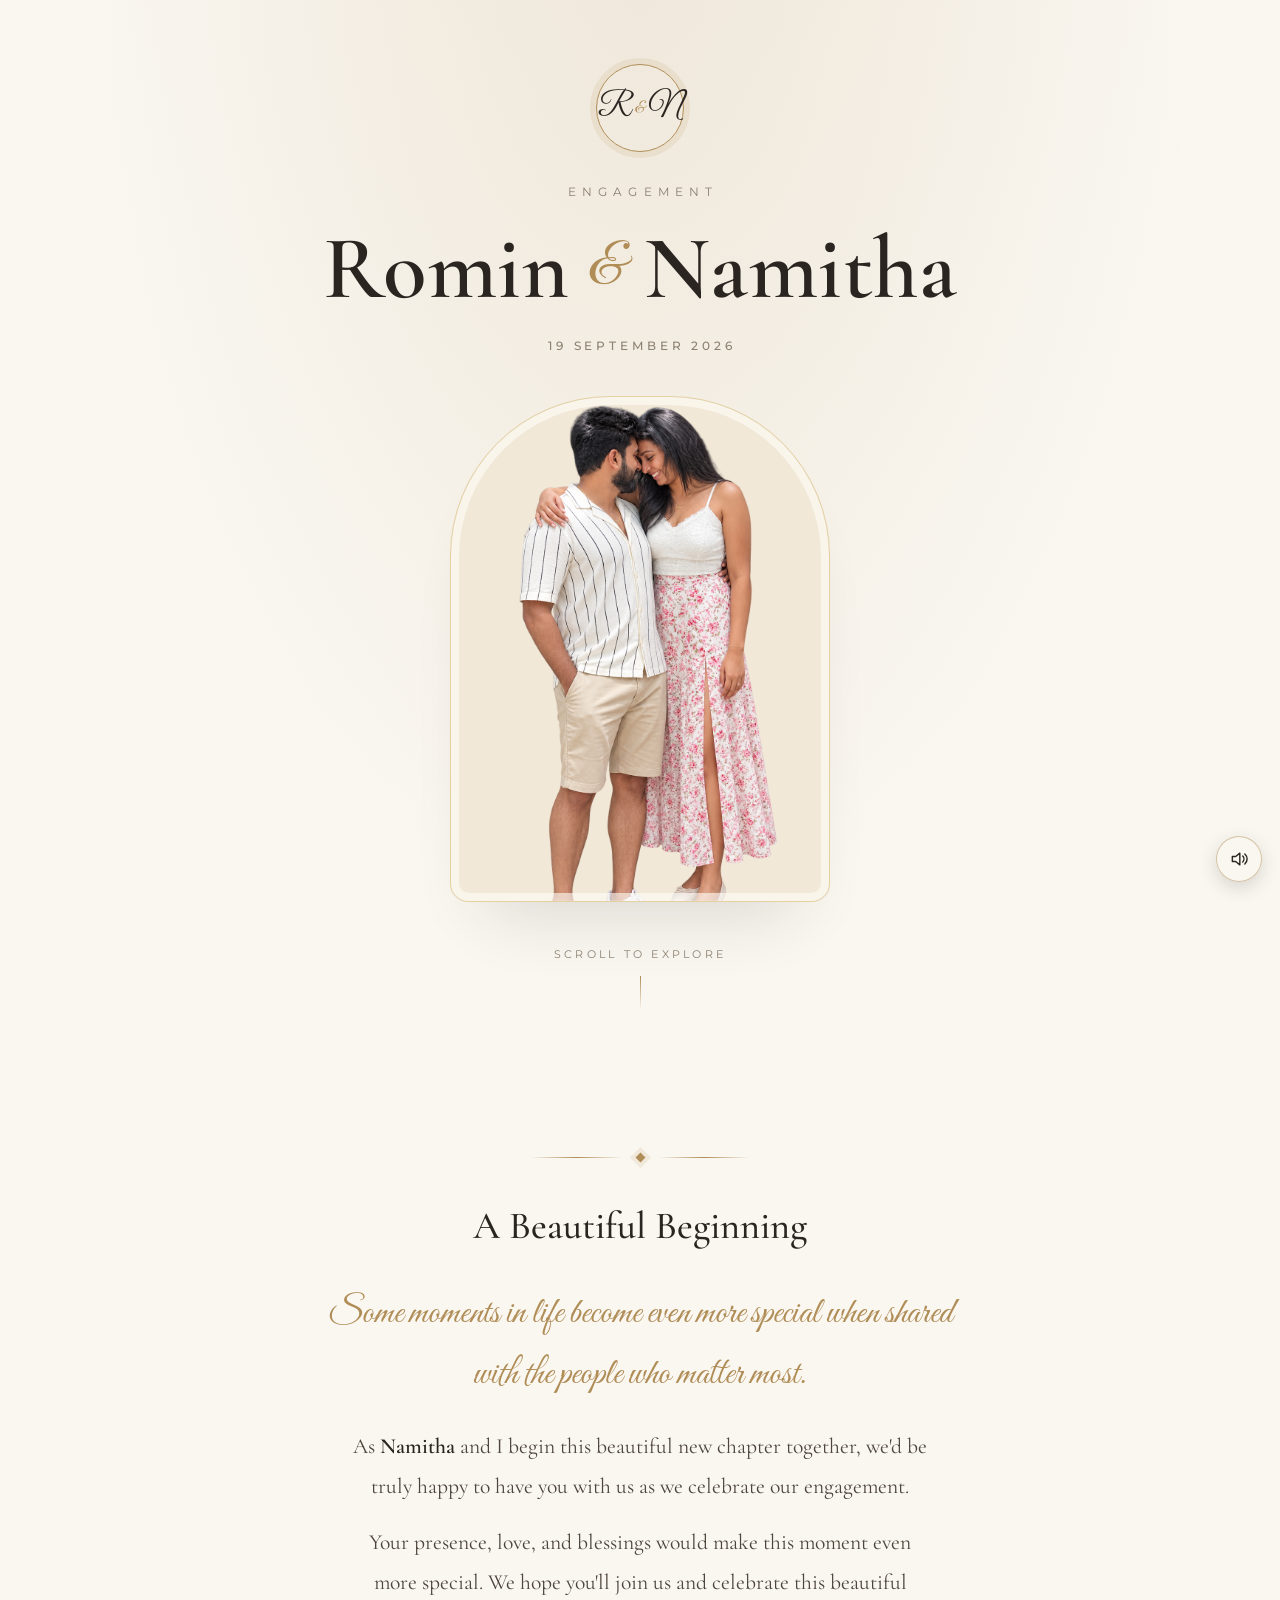
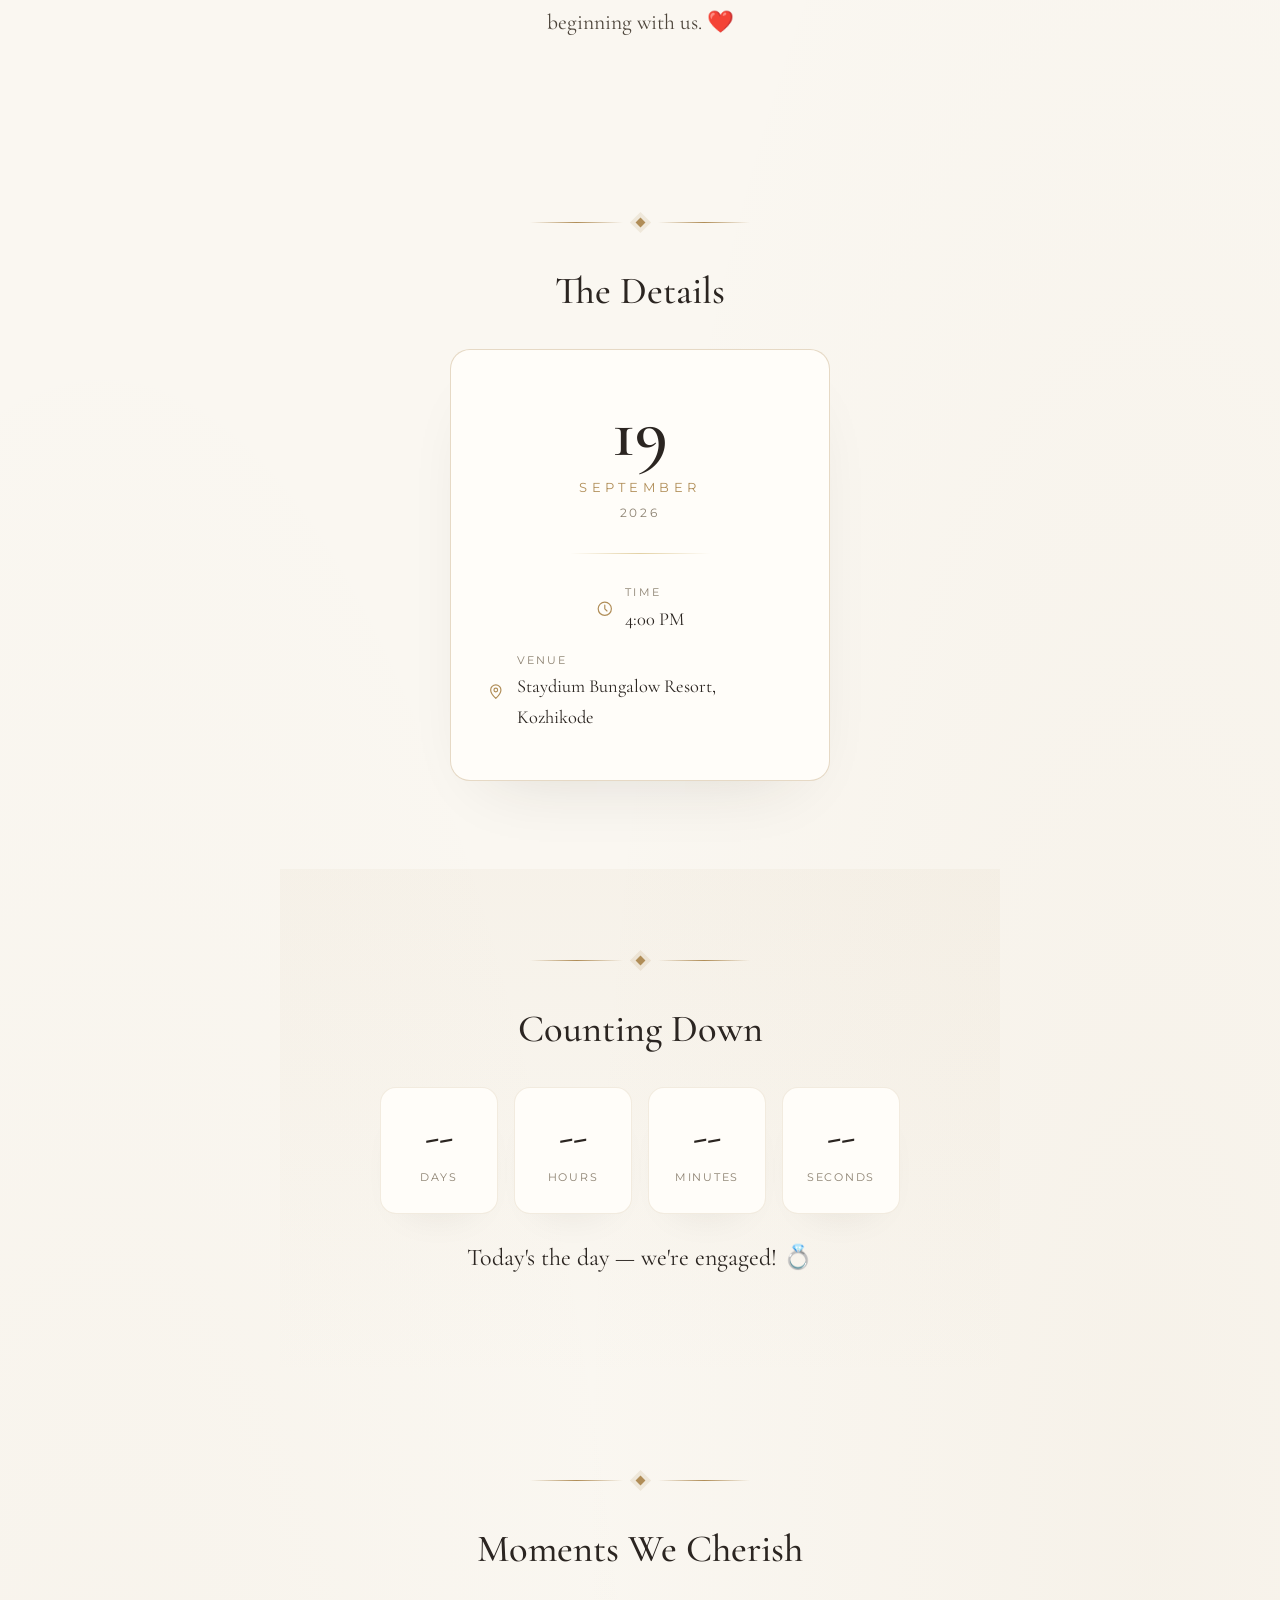
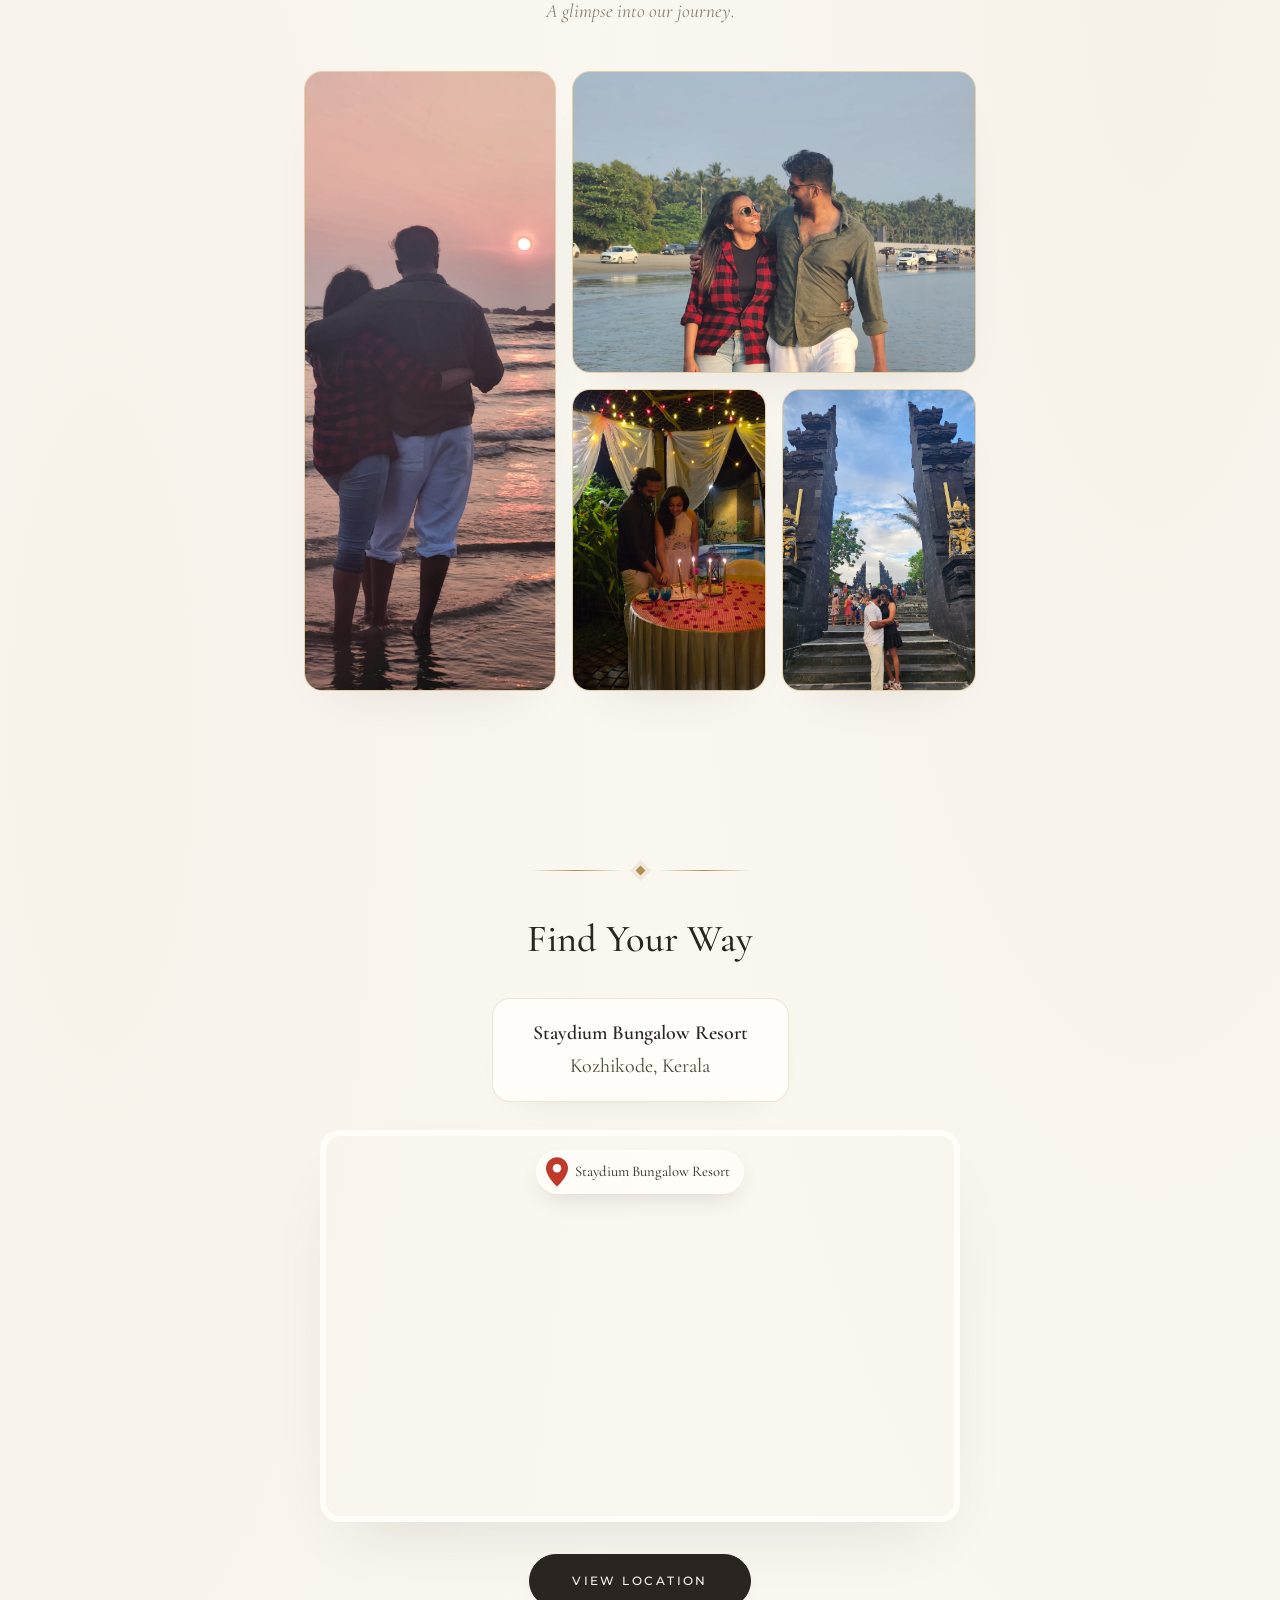
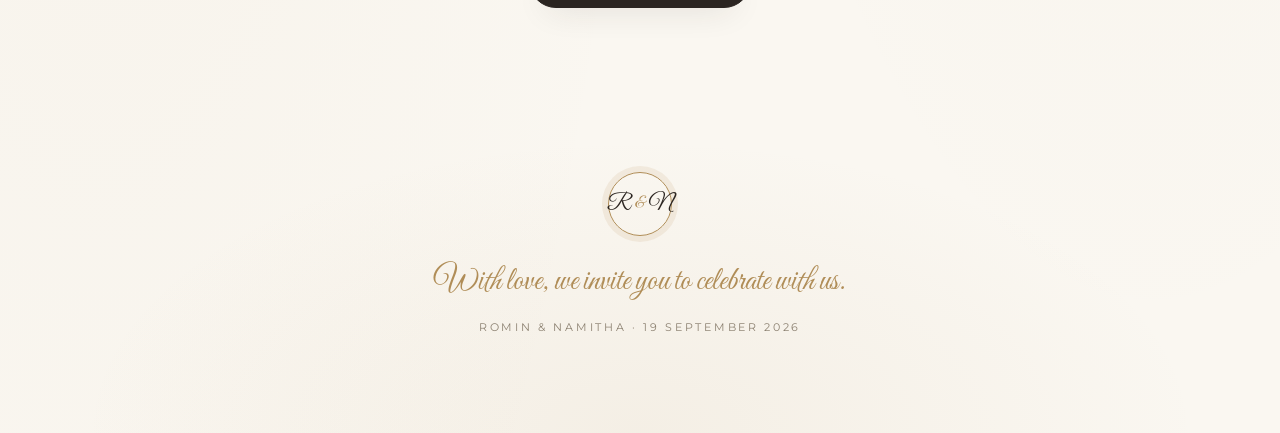
==== index.html @ 38dcff9f "Add opening invitation page, gallery photos, and rename to Romin Adds invite.html/css/js as a pre-in" ====
<!DOCTYPE html>
<html lang="en">
<head>
  <meta charset="UTF-8" />
  <meta name="viewport" content="width=device-width, initial-scale=1.0" />
  <title>Romin &amp; Namitha &middot; We're Getting Engaged</title>
  <meta name="description" content="Romin and Namitha are getting engaged on 19 September 2026 at Staydium Bungalow Resort, Kozhikode. Join us to celebrate." />

  <link rel="preconnect" href="https://fonts.googleapis.com" />
  <link rel="preconnect" href="https://fonts.gstatic.com" crossorigin />
  <link href="https://fonts.googleapis.com/css2?family=Cormorant+Garamond:ital,wght@0,400;0,500;0,600;1,400;1,500&family=Montserrat:wght@300;400;500;600&family=Great+Vibes&display=swap" rel="stylesheet" />

  <link rel="stylesheet" href="styles.css?v=20260919i" />
</head>
<body>

  <!-- Decorative floating petals -->
  <div class="petals" aria-hidden="true"></div>

  <!-- Soft background music -->
  <!-- <audio id="bg-music" src="music.wav" loop preload="auto" autoplay></audio> -->
  <button id="music-toggle" class="music-toggle is-playing" type="button"
          aria-label="Toggle background music" aria-pressed="true">
    <svg class="music-toggle__on" viewBox="0 0 24 24" width="20" height="20" fill="none"
         stroke="currentColor" stroke-width="1.7" stroke-linecap="round" stroke-linejoin="round" aria-hidden="true">
      <path d="M4 9v6h4l5 4V5L8 9H4Z"></path>
      <path d="M16.5 8.5a5 5 0 0 1 0 7"></path>
      <path d="M19 6a8 8 0 0 1 0 12"></path>
    </svg>
    <svg class="music-toggle__off" viewBox="0 0 24 24" width="20" height="20" fill="none"
         stroke="currentColor" stroke-width="1.7" stroke-linecap="round" stroke-linejoin="round" aria-hidden="true">
      <path d="M4 9v6h4l5 4V5L8 9H4Z"></path>
      <line x1="16" y1="9" x2="21" y2="14"></line>
      <line x1="21" y1="9" x2="16" y2="14"></line>
    </svg>
  </button>

  <!-- ===== Hero ===== -->
  <header class="hero">
    <div class="hero__inner reveal">
      <div class="monogram" aria-hidden="true"><span>R</span><small>&amp;</small><span>N</span></div>

      <p class="hero__eyebrow">Engagement</p>

      <div class="names">
        <h1 class="names__name">Romin</h1>
        <span class="names__amp">&amp;</span>
        <h1 class="names__name">Namitha</h1>
      </div>

      <p class="hero__date">19 September 2026</p>

      <figure class="hero__photo">
        <img src="couple-hero.png?v=20260919" alt="Illustration of Romin and Namitha together" loading="eager" />
      </figure>

      <p class="hero__scroll" aria-hidden="true">Scroll to explore</p>
    </div>
  </header>

  <main>
    <!-- ===== Invitation note ===== -->
    <section class="section invite reveal" aria-label="Invitation">
      <div class="divider" aria-hidden="true">
        <span class="divider__line"></span>
        <span class="divider__leaf"></span>
        <span class="divider__line"></span>
      </div>
      <h2 class="section__title">A Beautiful Beginning</h2>
      <p class="invite__lead">Some moments in life become even more special when shared with the people who matter most.</p>
      <p class="invite__text">
        As <strong>Namitha</strong> and I begin this beautiful new chapter together, we'd be
        truly happy to have you with us as we celebrate our engagement.
      </p>
      <p class="invite__text">
        Your presence, love, and blessings would make this moment even more special. We hope
        you'll join us and celebrate this beautiful beginning with us. &#10084;&#65039;
      </p>
    </section>

    <!-- ===== Event details ===== -->
    <section class="section event reveal" aria-label="Event details">
      <div class="divider" aria-hidden="true">
        <span class="divider__line"></span>
        <span class="divider__leaf"></span>
        <span class="divider__line"></span>
      </div>
      <h2 class="section__title">The Details</h2>

      <div class="event-card">
        <div class="event-card__date">
          <span class="event-card__day">19</span>
          <span class="event-card__month">September</span>
          <span class="event-card__year">2026</span>
        </div>

        <div class="event-card__sep" aria-hidden="true"></div>

        <div class="event-card__row">
          <span class="event-card__icon" aria-hidden="true">
            <svg viewBox="0 0 24 24" width="1em" height="1em" fill="none" stroke="currentColor" stroke-width="1.6" stroke-linecap="round" stroke-linejoin="round" role="img">
              <circle cx="12" cy="12" r="9"></circle>
              <polyline points="12 7 12 12 15 15"></polyline>
            </svg>
          </span>
          <span class="event-card__text">
            <span class="event-card__label">Time</span>
            <span class="event-card__value">4:00 PM</span>
          </span>
        </div>

        <div class="event-card__row">
          <span class="event-card__icon" aria-hidden="true">
            <svg viewBox="0 0 24 24" width="1em" height="1em" fill="none" stroke="currentColor" stroke-width="1.6" stroke-linecap="round" stroke-linejoin="round" role="img">
              <path d="M12 21s7-6.5 7-11.5a7 7 0 1 0-14 0C5 14.5 12 21 12 21Z"></path>
              <circle cx="12" cy="9.5" r="2.5"></circle>
            </svg>
          </span>
          <span class="event-card__text">
            <span class="event-card__label">Venue</span>
            <span class="event-card__value">Staydium Bungalow Resort, Kozhikode</span>
          </span>
        </div>
      </div>
    </section>

    <!-- ===== Countdown ===== -->
    <section class="section countdown reveal" aria-label="Countdown to the engagement">
      <div class="divider" aria-hidden="true">
        <span class="divider__line"></span>
        <span class="divider__leaf"></span>
        <span class="divider__line"></span>
      </div>
      <h2 class="section__title">Counting Down</h2>
      <div class="countdown__grid" id="countdown">
        <div class="countdown__unit"><span class="countdown__num" data-days>--</span><span class="countdown__label">Days</span></div>
        <div class="countdown__unit"><span class="countdown__num" data-hours>--</span><span class="countdown__label">Hours</span></div>
        <div class="countdown__unit"><span class="countdown__num" data-minutes>--</span><span class="countdown__label">Minutes</span></div>
        <div class="countdown__unit"><span class="countdown__num" data-seconds>--</span><span class="countdown__label">Seconds</span></div>
      </div>
      <p class="countdown__done" id="countdown-done" hidden>Today's the day &mdash; we're engaged! &#128141;</p>
    </section>

    <!-- ===== Gallery ===== -->
    <section class="section gallery reveal" aria-label="Photo gallery">
      <div class="divider" aria-hidden="true">
        <span class="divider__line"></span>
        <span class="divider__leaf"></span>
        <span class="divider__line"></span>
      </div>
      <h2 class="section__title">Moments We Cherish</h2>
      <p class="gallery__subtitle">A glimpse into our journey.</p>

      <div class="gallery__grid">
        <button class="gallery__item gallery__item--large" type="button" data-index="0" aria-label="Open larger view, photo 1 of 4">
          <img src="./side.jpeg" alt="Romin and Namitha engagement photo" loading="lazy" />
        </button>
        <button class="gallery__item gallery__item--wide" type="button" data-index="1" aria-label="Open larger view, photo 2 of 4">
          <img src="./side2.jpeg" alt="Romin and Namitha engagement photo" loading="lazy" />
        </button>
        <button class="gallery__item" type="button" data-index="2" aria-label="Open larger view, photo 3 of 4">
          <img src="./side3.jpeg" alt="Romin and Namitha engagement photo" loading="lazy" />
        </button>
        <button class="gallery__item" type="button" data-index="3" aria-label="Open larger view, photo 4 of 4">
          <img src="./side4.jpeg" alt="Romin and Namitha engagement photo" loading="lazy" />
        </button>
      </div>
    </section>

    <!-- ===== Venue ===== -->
    <section class="section venue reveal" aria-label="Venue">
      <div class="divider" aria-hidden="true">
        <span class="divider__line"></span>
        <span class="divider__leaf"></span>
        <span class="divider__line"></span>
      </div>
      <h2 class="section__title">Find Your Way</h2>
      <div class="venue__card">
        <p class="venue__place"><strong>Staydium Bungalow Resort</strong><br />Kozhikode, Kerala</p>
      </div>
      <div class="map__frame">
        <div class="map__pin" aria-hidden="true">
          <svg viewBox="0 0 24 32" width="22" height="30" role="img">
            <path d="M12 0C5.4 0 0 5.4 0 12c0 9 12 20 12 20s12-11 12-20c0-6.6-5.4-12-12-12Z" fill="#c0392b"></path>
            <circle cx="12" cy="12" r="4.6" fill="#fff"></circle>
          </svg>
          <span class="map__pin-label">Staydium Bungalow Resort</span>
        </div>
        <iframe
          title="Map to Staydium Bungalow Resort, Kozhikode"
          src="https://www.google.com/maps?q=Staydium+Bungalow+Resort,+Kozhikode,+Kerala&z=17&output=embed"
          loading="lazy"
          referrerpolicy="no-referrer-when-downgrade"
          allowfullscreen></iframe>
      </div>
      <a class="btn" href="https://www.google.com/maps/place/Staydium+Bungalow+Resort/@11.2759201,75.7758796,17z/data=!3m1!4b1!4m9!3m8!1s0x3ba65fce86829459:0x9c5bcf0968dab1c5!5m2!4m1!1i2!8m2!3d11.2759201!4d75.7758796!16s%2Fg%2F11sryrhc5m!18m1!1e1?entry=ttu&amp;g_ep=EgoyMDI2MDgzMS4wIKXMDSoASAFQAw%3D%3D" target="_blank" rel="noopener noreferrer">View Location</a>
    </section>
  </main>

  <!-- ===== Footer ===== -->
  <footer class="footer reveal">
    <div class="monogram monogram--sm" aria-hidden="true"><span>R</span><small>&amp;</small><span>N</span></div>
    <p class="footer__msg">With love, we invite you to celebrate with us.</p>
    <p class="footer__date">Romin &amp; Namitha &middot; 19 September 2026</p>
  </footer>

  <!-- ===== Gallery lightbox ===== -->
  <div class="lightbox" id="lightbox" role="dialog" aria-modal="true" aria-label="Photo viewer" hidden>
    <button class="lightbox__close" type="button" id="lightbox-close" aria-label="Close photo viewer">
      <svg viewBox="0 0 24 24" width="20" height="20" fill="none" stroke="currentColor" stroke-width="1.7" stroke-linecap="round" stroke-linejoin="round" aria-hidden="true">
        <line x1="5" y1="5" x2="19" y2="19"></line>
        <line x1="19" y1="5" x2="5" y2="19"></line>
      </svg>
    </button>
    <button class="lightbox__nav lightbox__nav--prev" type="button" id="lightbox-prev" aria-label="Previous photo">
      <svg viewBox="0 0 24 24" width="22" height="22" fill="none" stroke="currentColor" stroke-width="1.7" stroke-linecap="round" stroke-linejoin="round" aria-hidden="true">
        <polyline points="15 6 9 12 15 18"></polyline>
      </svg>
    </button>
    <div class="lightbox__stage">
      <img class="lightbox__img" id="lightbox-img" src="" alt="" />
    </div>
    <button class="lightbox__nav lightbox__nav--next" type="button" id="lightbox-next" aria-label="Next photo">
      <svg viewBox="0 0 24 24" width="22" height="22" fill="none" stroke="currentColor" stroke-width="1.7" stroke-linecap="round" stroke-linejoin="round" aria-hidden="true">
        <polyline points="9 6 15 12 9 18"></polyline>
      </svg>
    </button>
    <p class="lightbox__counter" id="lightbox-counter" aria-hidden="true"></p>
  </div>

  <script src="script.js?v=20260919g"></script>
</body>
</html>
---- styles.css ----
:root {
  --ivory: #faf7f1;
  --cream: #f1e8d8;
  --paper: #fffdf9;
  --ink: #2b2521;
  --ink-soft: #4d453b;
  --stone: #8c8171;
  --stone-soft: #d8cebb;
  --gold: #b08d57;
  --gold-deep: #8f6f3e;
  --gold-soft: #e3d1a4;
  --shadow: rgba(43, 37, 30, 0.16);

  --serif: "Cormorant Garamond", Georgia, serif;
  --script: "Great Vibes", "Cormorant Garamond", cursive;
  --sans: "Montserrat", "Helvetica Neue", Arial, sans-serif;
}

* { box-sizing: border-box; }

html { scroll-behavior: smooth; }

body {
  margin: 0;
  font-family: var(--sans);
  color: var(--ink-soft);
  background:
    radial-gradient(ellipse 80% 50% at 50% -10%, rgba(176, 141, 87, 0.1), transparent 60%),
    radial-gradient(ellipse 70% 60% at 90% 60%, rgba(176, 141, 87, 0.05), transparent 65%),
    radial-gradient(ellipse 70% 60% at 8% 75%, rgba(176, 141, 87, 0.045), transparent 65%),
    var(--ivory);
  line-height: 1.65;
  overflow-x: hidden;
  -webkit-font-smoothing: antialiased;
}

img { max-width: 100%; display: block; }

/* ===== Reveal animation (progressive enhancement) ===== */
.js-enabled .reveal {
  opacity: 0;
  transform: translateY(28px);
  transition: opacity 1.1s ease, transform 1.1s ease;
}
.js-enabled .reveal.is-visible {
  opacity: 1;
  transform: none;
}
@media (prefers-reduced-motion: reduce) {
  .js-enabled .reveal { opacity: 1; transform: none; transition: none; }
  html { scroll-behavior: auto; }
}

/* ===== Monogram ===== */
.monogram {
  display: inline-flex;
  align-items: center;
  justify-content: center;
  gap: 4px;
  width: 88px;
  height: 88px;
  margin: 0 auto 30px;
  border: 1px solid var(--gold);
  border-radius: 50%;
  color: var(--ink);
  font-family: var(--script);
  box-shadow: 0 0 0 6px rgba(176, 141, 87, 0.12);
}
.monogram span { font-size: 2rem; line-height: 1; }
.monogram small { font-size: 1rem; color: var(--gold); }
.monogram--sm {
  width: 64px;
  height: 64px;
  margin-bottom: 20px;
}
.monogram--sm span { font-size: 1.45rem; }

/* ===== Divider ===== */
.divider {
  display: flex;
  align-items: center;
  justify-content: center;
  gap: 14px;
  margin: 0 auto 34px;
  max-width: 220px;
}
.divider__line {
  height: 1px;
  flex: 1;
  background: linear-gradient(90deg, transparent, var(--gold), transparent);
}
.divider__leaf {
  width: 7px;
  height: 7px;
  flex: 0 0 auto;
  background: var(--gold);
  transform: rotate(45deg);
  box-shadow: 0 0 0 4px rgba(176, 141, 87, 0.14);
}

/* ===== Hero ===== */
.hero {
  min-height: 100vh;
  display: flex;
  align-items: center;
  justify-content: center;
  padding: 64px 22px 56px;
  text-align: center;
  background:
    radial-gradient(ellipse at top, rgba(176, 141, 87, 0.08), transparent 62%);
}
.hero__inner { max-width: 720px; width: 100%; }

.hero__eyebrow {
  font-size: 0.76rem;
  letter-spacing: 0.5em;
  text-transform: uppercase;
  color: var(--stone);
  margin: 0 0 22px;
  padding-left: 0.5em; /* optically re-center wide letter-spacing */
}

.names {
  display: flex;
  align-items: center;
  justify-content: center;
  gap: 20px;
  flex-wrap: wrap;
}
.names__name {
  font-family: var(--serif);
  font-weight: 600;
  color: var(--ink);
  font-size: clamp(2.8rem, 12vw, 5.6rem);
  line-height: 1;
  margin: 0;
  letter-spacing: 0.005em;
}
.names__amp {
  font-family: var(--script);
  font-size: clamp(2.2rem, 8vw, 3.6rem);
  color: var(--gold);
  line-height: 1;
}

.hero__date {
  font-family: var(--sans);
  font-weight: 500;
  letter-spacing: 0.32em;
  text-transform: uppercase;
  font-size: 0.76rem;
  color: var(--stone);
  margin: 22px 0 40px;
  padding-left: 0.32em;
}

.hero__photo {
  position: relative;
  max-width: 380px;
  margin: 0 auto;
  border-radius: 160px 160px 18px 18px;
  overflow: hidden;
  background: var(--cream);
  border: 1px solid var(--gold-soft);
  box-shadow: 0 44px 70px -38px var(--shadow);
}
.hero__photo::after {
  content: "";
  position: absolute;
  inset: 0;
  border-radius: inherit;
  box-shadow: inset 0 0 0 8px rgba(255, 253, 249, 0.6);
  pointer-events: none;
}
.hero__photo img {
  width: 100%;
  aspect-ratio: 3 / 4;
  object-fit: cover;
  object-position: top center;
  animation: photoReveal 1.6s ease-out 0.15s both;
}
@keyframes photoReveal {
  from { opacity: 0; transform: scale(1.06); }
  to { opacity: 1; transform: scale(1); }
}
@media (prefers-reduced-motion: reduce) {
  .hero__photo img { animation: none; }
}

.hero__scroll {
  margin: 44px 0 0;
  font-size: 0.68rem;
  letter-spacing: 0.3em;
  text-transform: uppercase;
  color: var(--stone);
  position: relative;
}
.hero__scroll::after {
  content: "";
  display: block;
  width: 1px;
  height: 34px;
  margin: 12px auto 0;
  background: linear-gradient(var(--gold), transparent);
  animation: scrollPulse 2.4s ease-in-out infinite;
}
@keyframes scrollPulse {
  0%, 100% { opacity: 0.3; transform: scaleY(0.6); }
  50% { opacity: 1; transform: scaleY(1); }
}

/* ===== Sections ===== */
.section {
  max-width: 720px;
  margin: 0 auto;
  padding: 88px 24px;
  text-align: center;
}
.section__title {
  font-family: var(--serif);
  font-weight: 500;
  font-size: clamp(1.7rem, 5vw, 2.4rem);
  color: var(--ink);
  margin: 0 0 26px;
}

/* ===== Invitation note ===== */
.invite__lead {
  font-family: var(--script);
  font-size: clamp(1.7rem, 5vw, 2.3rem);
  color: var(--gold);
  margin: 0 0 22px;
}
.invite__text {
  max-width: 580px;
  margin: 0 auto;
  font-family: var(--serif);
  font-size: clamp(1.1rem, 2.6vw, 1.35rem);
  color: var(--ink-soft);
  line-height: 1.85;
}
.invite__text + .invite__text { margin-top: 16px; }
.invite__text strong { color: var(--ink); font-weight: 600; }

/* ===== Event details card ===== */
.event-card {
  max-width: 380px;
  margin: 0 auto;
  background: var(--paper);
  border: 1px solid rgba(176, 141, 87, 0.32);
  border-radius: 20px;
  padding: 48px 36px;
  box-shadow: 0 30px 70px -40px var(--shadow);
  transition: box-shadow 0.35s ease, transform 0.35s ease;
}
.event-card:hover {
  box-shadow: 0 36px 80px -36px var(--shadow);
  transform: translateY(-3px);
}
.event-card__date {
  display: flex;
  flex-direction: column;
  align-items: center;
  gap: 2px;
}
.event-card__day {
  font-family: var(--serif);
  font-weight: 600;
  font-size: clamp(3.2rem, 10vw, 4.4rem);
  color: var(--ink);
  line-height: 1;
}
.event-card__month {
  font-family: var(--sans);
  font-size: 0.82rem;
  letter-spacing: 0.34em;
  text-transform: uppercase;
  color: var(--gold);
  margin-top: 6px;
}
.event-card__year {
  font-family: var(--sans);
  font-size: 0.78rem;
  letter-spacing: 0.24em;
  color: var(--stone);
  margin-top: 2px;
}
.event-card__sep {
  height: 1px;
  margin: 30px auto;
  max-width: 140px;
  background: linear-gradient(90deg, transparent, var(--gold-soft), transparent);
}
.event-card__row {
  display: flex;
  align-items: center;
  justify-content: center;
  gap: 12px;
  margin-top: 18px;
}
.event-card__row:first-of-type { margin-top: 0; }
.event-card__icon {
  display: inline-flex;
  color: var(--gold);
  font-size: 1.1rem;
  flex: 0 0 auto;
}
.event-card__text { text-align: left; }
.event-card__label {
  display: block;
  font-size: 0.66rem;
  letter-spacing: 0.2em;
  text-transform: uppercase;
  color: var(--stone);
}
.event-card__value {
  display: block;
  font-family: var(--serif);
  font-size: 1.15rem;
  color: var(--ink);
  margin-top: 2px;
}

/* ===== Countdown ===== */
.countdown {
  background: linear-gradient(180deg, rgba(176, 141, 87, 0.05), transparent);
}
.countdown__grid {
  display: grid;
  grid-template-columns: repeat(4, 1fr);
  gap: clamp(8px, 2.4vw, 16px);
  max-width: 520px;
  margin: 0 auto;
}
.countdown__unit {
  background: var(--paper);
  border: 1px solid rgba(176, 141, 87, 0.16);
  border-radius: 16px;
  padding: clamp(16px, 4vw, 26px) 6px;
  box-shadow: 0 20px 46px -32px var(--shadow);
  transition: box-shadow 0.3s ease, transform 0.3s ease;
}
.countdown__unit:hover {
  transform: translateY(-2px);
  box-shadow: 0 22px 50px -28px var(--shadow);
}
.countdown__num {
  display: block;
  font-family: var(--serif);
  font-weight: 600;
  font-size: clamp(1.7rem, 6.4vw, 2.8rem);
  color: var(--ink);
  line-height: 1;
  font-variant-numeric: tabular-nums;
}
.countdown__label {
  display: block;
  margin-top: 10px;
  font-size: clamp(0.56rem, 1.6vw, 0.66rem);
  letter-spacing: 0.16em;
  text-transform: uppercase;
  color: var(--stone);
  white-space: nowrap;
}
.countdown__done {
  font-family: var(--serif);
  font-size: 1.5rem;
  color: var(--ink);
  margin-top: 24px;
}

/* ===== Gallery ===== */
.gallery__subtitle {
  font-family: var(--serif);
  font-style: italic;
  font-size: clamp(1rem, 2.4vw, 1.2rem);
  color: var(--stone);
  margin: -12px 0 44px;
}
.gallery__grid {
  display: grid;
  grid-template-columns: 1.3fr 1fr 1fr;
  grid-template-rows: repeat(2, minmax(150px, 1fr));
  gap: 16px;
  max-width: 900px;
  margin: 0 auto;
  height: clamp(420px, 58vw, 620px);
}
.gallery__item {
  position: relative;
  display: block;
  width: 100%;
  height: 100%;
  margin: 0;
  padding: 0;
  border: 1px solid var(--gold-soft);
  border-radius: 18px;
  overflow: hidden;
  background: var(--cream);
  cursor: pointer;
  -webkit-appearance: none;
  appearance: none;
  box-shadow: 0 24px 54px -34px var(--shadow);
  transition: transform 0.45s ease, box-shadow 0.45s ease;
}
.gallery__item:hover,
.gallery__item:focus-visible {
  transform: translateY(-4px);
  box-shadow: 0 30px 64px -30px var(--shadow);
}
.gallery__item:focus-visible { outline: 2px solid var(--gold); outline-offset: 3px; }

.gallery__item--large { grid-column: 1; grid-row: 1 / 3; }
.gallery__item--wide { grid-column: 2 / 4; grid-row: 1; }
.gallery__item:nth-of-type(3) { grid-column: 2; grid-row: 2; }
.gallery__item:nth-of-type(4) { grid-column: 3; grid-row: 2; }

.gallery__item img {
  width: 100%;
  height: 100%;
  object-fit: cover;
  display: block;
}
/* Fine-tuned crop focus per photo so faces stay in frame */
.gallery__item:nth-of-type(1) img { object-position: center 42%; }
.gallery__item:nth-of-type(2) img { object-position: center 24%; }
.gallery__item:nth-of-type(3) img { object-position: center 38%; }
.gallery__item:nth-of-type(4) img { object-position: center 78%; }

/* Smooth reveal as the section scrolls into view */
.js-enabled .gallery__item img {
  opacity: 0;
  transform: scale(1.1);
  transition: opacity 1.1s ease, transform 1.3s ease;
}
.js-enabled .gallery.is-visible .gallery__item img {
  opacity: 1;
  transform: scale(1);
}
.js-enabled .gallery.is-visible .gallery__item:nth-of-type(1) img { transition-delay: 0.05s; }
.js-enabled .gallery.is-visible .gallery__item:nth-of-type(2) img { transition-delay: 0.18s; }
.js-enabled .gallery.is-visible .gallery__item:nth-of-type(3) img { transition-delay: 0.3s; }
.js-enabled .gallery.is-visible .gallery__item:nth-of-type(4) img { transition-delay: 0.42s; }
@media (prefers-reduced-motion: reduce) {
  .js-enabled .gallery__item img { transition: none; transform: none; opacity: 1; }
}

@media (max-width: 720px) {
  .gallery__grid {
    grid-template-columns: 1fr;
    grid-template-rows: none;
    height: auto;
    gap: 16px;
  }
  .gallery__item,
  .gallery__item--large,
  .gallery__item--wide,
  .gallery__item:nth-of-type(3),
  .gallery__item:nth-of-type(4) {
    grid-column: 1;
    grid-row: auto;
    aspect-ratio: 4 / 5;
    height: auto;
  }
}

/* ===== Lightbox ===== */
.lightbox {
  position: fixed;
  inset: 0;
  z-index: 100;
  display: flex;
  align-items: center;
  justify-content: center;
  background: rgba(20, 16, 12, 0.94);
  opacity: 0;
  transition: opacity 0.3s ease;
  padding: 24px;
}
.lightbox[hidden] { display: none; }
.lightbox.is-open { opacity: 1; }
.lightbox__stage {
  max-width: min(92vw, 900px);
  max-height: 86vh;
  display: flex;
  align-items: center;
  justify-content: center;
}
.lightbox__img {
  max-width: 100%;
  max-height: 86vh;
  border-radius: 10px;
  box-shadow: 0 40px 90px -20px rgba(0, 0, 0, 0.6);
  border: 1px solid rgba(227, 209, 164, 0.35);
  opacity: 0;
  transform: scale(0.97);
  transition: opacity 0.35s ease, transform 0.35s ease;
}
.lightbox.is-open .lightbox__img { opacity: 1; transform: scale(1); }

.lightbox__close,
.lightbox__nav {
  position: absolute;
  display: inline-flex;
  align-items: center;
  justify-content: center;
  width: 46px;
  height: 46px;
  border-radius: 50%;
  border: 1px solid rgba(227, 209, 164, 0.4);
  background: rgba(255, 253, 249, 0.08);
  color: var(--ivory);
  cursor: pointer;
  transition: background 0.25s ease, transform 0.25s ease;
}
.lightbox__close:hover, .lightbox__nav:hover { background: rgba(255, 253, 249, 0.18); }
.lightbox__close:focus-visible, .lightbox__nav:focus-visible { outline: 2px solid var(--gold-soft); outline-offset: 2px; }
.lightbox__close { top: 20px; right: 20px; }
.lightbox__nav--prev { left: 20px; top: 50%; transform: translateY(-50%); }
.lightbox__nav--next { right: 20px; top: 50%; transform: translateY(-50%); }
.lightbox__nav--prev:hover { transform: translateY(-50%) translateX(-2px); }
.lightbox__nav--next:hover { transform: translateY(-50%) translateX(2px); }
.lightbox__counter {
  position: absolute;
  bottom: 20px;
  left: 50%;
  transform: translateX(-50%);
  font-family: var(--sans);
  font-size: 0.72rem;
  letter-spacing: 0.2em;
  color: var(--gold-soft);
}
@media (max-width: 560px) {
  .lightbox__close { top: 12px; right: 12px; width: 40px; height: 40px; }
  .lightbox__nav { width: 40px; height: 40px; }
  .lightbox__nav--prev { left: 8px; }
  .lightbox__nav--next { right: 8px; }
}

/* ===== Venue ===== */
.venue__card {
  display: inline-block;
  margin: 0 auto 28px;
  padding: 18px 40px;
  border-radius: 18px;
  background: var(--paper);
  border: 1px solid rgba(176, 141, 87, 0.22);
  box-shadow: 0 18px 40px -30px var(--shadow);
  transition: box-shadow 0.7s ease, border-color 0.7s ease, transform 0.7s ease;
}
.venue__card.is-highlighted {
  border-color: rgba(176, 141, 87, 0.55);
  box-shadow: 0 0 0 1px rgba(176, 141, 87, 0.2), 0 0 34px rgba(176, 141, 87, 0.24), 0 22px 46px -28px var(--shadow);
  transform: scale(1.01);
}
@media (prefers-reduced-motion: reduce) {
  .venue__card { transition: none; }
  .venue__card.is-highlighted { transform: none; }
}

.venue__place {
  font-family: var(--serif);
  font-size: 1.25rem;
  color: var(--ink-soft);
  margin: 0;
}
.venue__place strong { color: var(--ink); font-weight: 600; transition: color 0.7s ease, letter-spacing 0.7s ease; }
.venue__card.is-highlighted .venue__place strong {
  color: var(--gold-deep);
  letter-spacing: 0.01em;
}
.map__frame {
  position: relative;
  max-width: 640px;
  margin: 0 auto 32px;
  border: 6px solid var(--paper);
  border-radius: 20px;
  overflow: hidden;
  box-shadow: 0 30px 70px -34px var(--shadow);
}
.map__pin {
  position: absolute;
  top: 14px;
  left: 50%;
  z-index: 2;
  display: flex;
  align-items: center;
  gap: 7px;
  padding: 7px 14px 7px 10px;
  background: rgba(255, 253, 249, 0.95);
  border-radius: 999px;
  box-shadow: 0 10px 24px -8px var(--shadow);
  font-family: var(--serif);
  font-size: 0.92rem;
  color: var(--ink);
  white-space: nowrap;
  pointer-events: none;
}
.js-enabled .map__pin {
  opacity: 0;
  transform: translate(-50%, -10px);
  transition: opacity 0.7s ease 0.25s, transform 0.6s cubic-bezier(0.2, 0.9, 0.3, 1.3) 0.25s;
}
.js-enabled .reveal.is-visible .map__pin {
  opacity: 1;
  transform: translate(-50%, 0);
}
@media (prefers-reduced-motion: reduce) {
  .map__pin { transition: opacity 0.4s ease; transform: translate(-50%, 0); }
}
@media (max-width: 640px) {
  .map__pin { font-size: 0.82rem; padding: 6px 12px 6px 8px; top: 10px; }
}
.map__frame iframe {
  width: 100%;
  height: 380px;
  border: 0;
  display: block;
}

.btn {
  display: inline-flex;
  align-items: center;
  gap: 10px;
  font-family: var(--sans);
  font-size: 0.76rem;
  font-weight: 500;
  letter-spacing: 0.2em;
  text-transform: uppercase;
  color: var(--ivory);
  background: var(--ink);
  padding: 16px 42px;
  border-radius: 40px;
  text-decoration: none;
  border: 1px solid var(--ink);
  transition: background 0.35s ease, border-color 0.35s ease, transform 0.3s ease, box-shadow 0.3s ease;
  box-shadow: 0 16px 34px -18px var(--shadow);
}
.btn:hover {
  background: var(--gold-deep);
  border-color: var(--gold-deep);
  transform: translateY(-2px);
  box-shadow: 0 20px 40px -18px var(--shadow);
}

/* ===== Footer ===== */
.footer {
  text-align: center;
  padding: 76px 22px 96px;
  background:
    radial-gradient(ellipse at bottom, rgba(176, 141, 87, 0.08), transparent 62%);
}
.footer__msg {
  font-family: var(--script);
  color: var(--gold);
  margin: 0 0 10px;
  font-size: clamp(1.5rem, 5vw, 2rem);
  max-width: 420px;
  margin-left: auto;
  margin-right: auto;
}
.footer__date {
  font-family: var(--sans);
  letter-spacing: 0.24em;
  font-size: 0.7rem;
  text-transform: uppercase;
  color: var(--stone);
  margin: 6px 0 0;
}

/* ===== Floating petals ===== */
.petals {
  position: fixed;
  inset: 0;
  pointer-events: none;
  z-index: 5;
  overflow: hidden;
}
.petals span {
  position: absolute;
  top: -8%;
  width: 12px;
  height: 12px;
  background: var(--stone-soft);
  opacity: 0.5;
  -webkit-mask: url("data:image/svg+xml,%3Csvg xmlns='http://www.w3.org/2000/svg' viewBox='0 0 24 24'%3E%3Cpath d='M12 2C6 7 4 12 4 16c0 4 3 6 8 6s8-2 8-6c0-4-2-9-8-14Z'/%3E%3C/svg%3E") center / contain no-repeat;
  mask: url("data:image/svg+xml,%3Csvg xmlns='http://www.w3.org/2000/svg' viewBox='0 0 24 24'%3E%3Cpath d='M12 2C6 7 4 12 4 16c0 4 3 6 8 6s8-2 8-6c0-4-2-9-8-14Z'/%3E%3C/svg%3E") center / contain no-repeat;
  animation: fall linear infinite;
}
@keyframes fall {
  0% { transform: translateY(-10vh) rotate(-12deg); opacity: 0; }
  10% { opacity: 0.6; }
  50% { transform: translateY(50vh) rotate(8deg); }
  100% { transform: translateY(110vh) rotate(-6deg); opacity: 0; }
}
@media (prefers-reduced-motion: reduce) {
  .petals { display: none; }
}

/* ===== Music toggle ===== */
.music-toggle {
  position: fixed;
  right: 18px;
  bottom: 18px;
  z-index: 40;
  width: 46px;
  height: 46px;
  display: inline-flex;
  align-items: center;
  justify-content: center;
  border-radius: 50%;
  border: 1px solid rgba(176, 141, 87, 0.5);
  background: rgba(250, 247, 241, 0.86);
  color: var(--ink);
  box-shadow: 0 6px 18px var(--shadow);
  cursor: pointer;
  backdrop-filter: blur(4px);
  -webkit-backdrop-filter: blur(4px);
  transition: transform 0.2s ease, box-shadow 0.2s ease, color 0.2s ease;
}
.music-toggle:hover {
  transform: translateY(-2px);
  color: var(--gold);
}
.music-toggle:focus-visible {
  outline: 2px solid var(--gold);
  outline-offset: 2px;
}
.music-toggle svg { display: none; }
.music-toggle .music-toggle__off { display: block; }
.music-toggle.is-playing .music-toggle__off { display: none; }
.music-toggle.is-playing .music-toggle__on { display: block; }
.music-toggle.is-playing {
  animation: musicPulse 2.6s ease-in-out infinite;
}
@keyframes musicPulse {
  0%, 100% { box-shadow: 0 6px 18px var(--shadow); }
  50% { box-shadow: 0 6px 22px rgba(176, 141, 87, 0.45); }
}
@media (prefers-reduced-motion: reduce) {
  .music-toggle.is-playing { animation: none; }
}

/* ===== Responsive ===== */
@media (max-width: 640px) {
  .section { padding: 64px 20px; }
  .countdown__grid { gap: 8px; }
  .countdown__unit { padding: 16px 4px; border-radius: 12px; }
  .map__frame iframe { height: 300px; }
  .names { gap: 12px; }
  .hero { padding: 52px 18px 44px; }
  .hero__photo { max-width: 300px; border-radius: 120px 120px 14px 14px; }
  .event-card { padding: 36px 26px; }
}
@media (max-width: 380px) {
  .countdown__label { letter-spacing: 0.08em; }
}
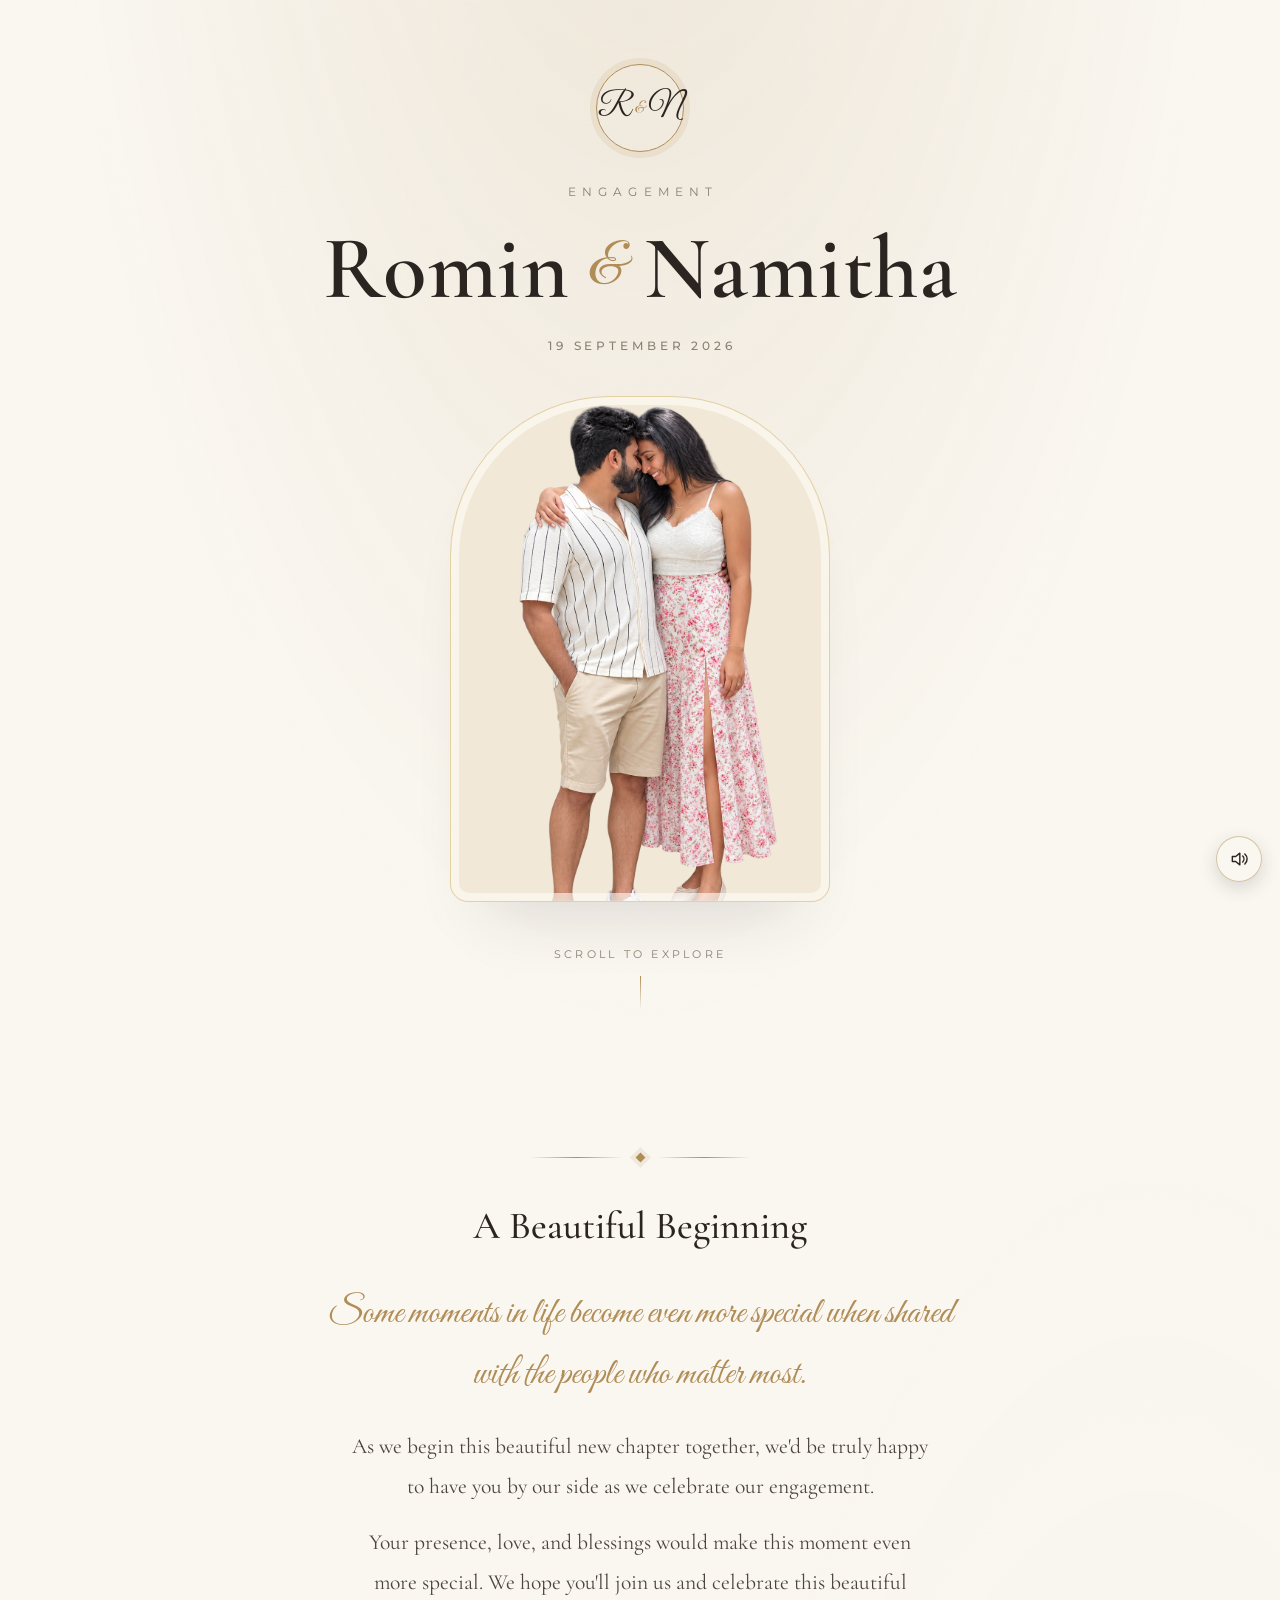
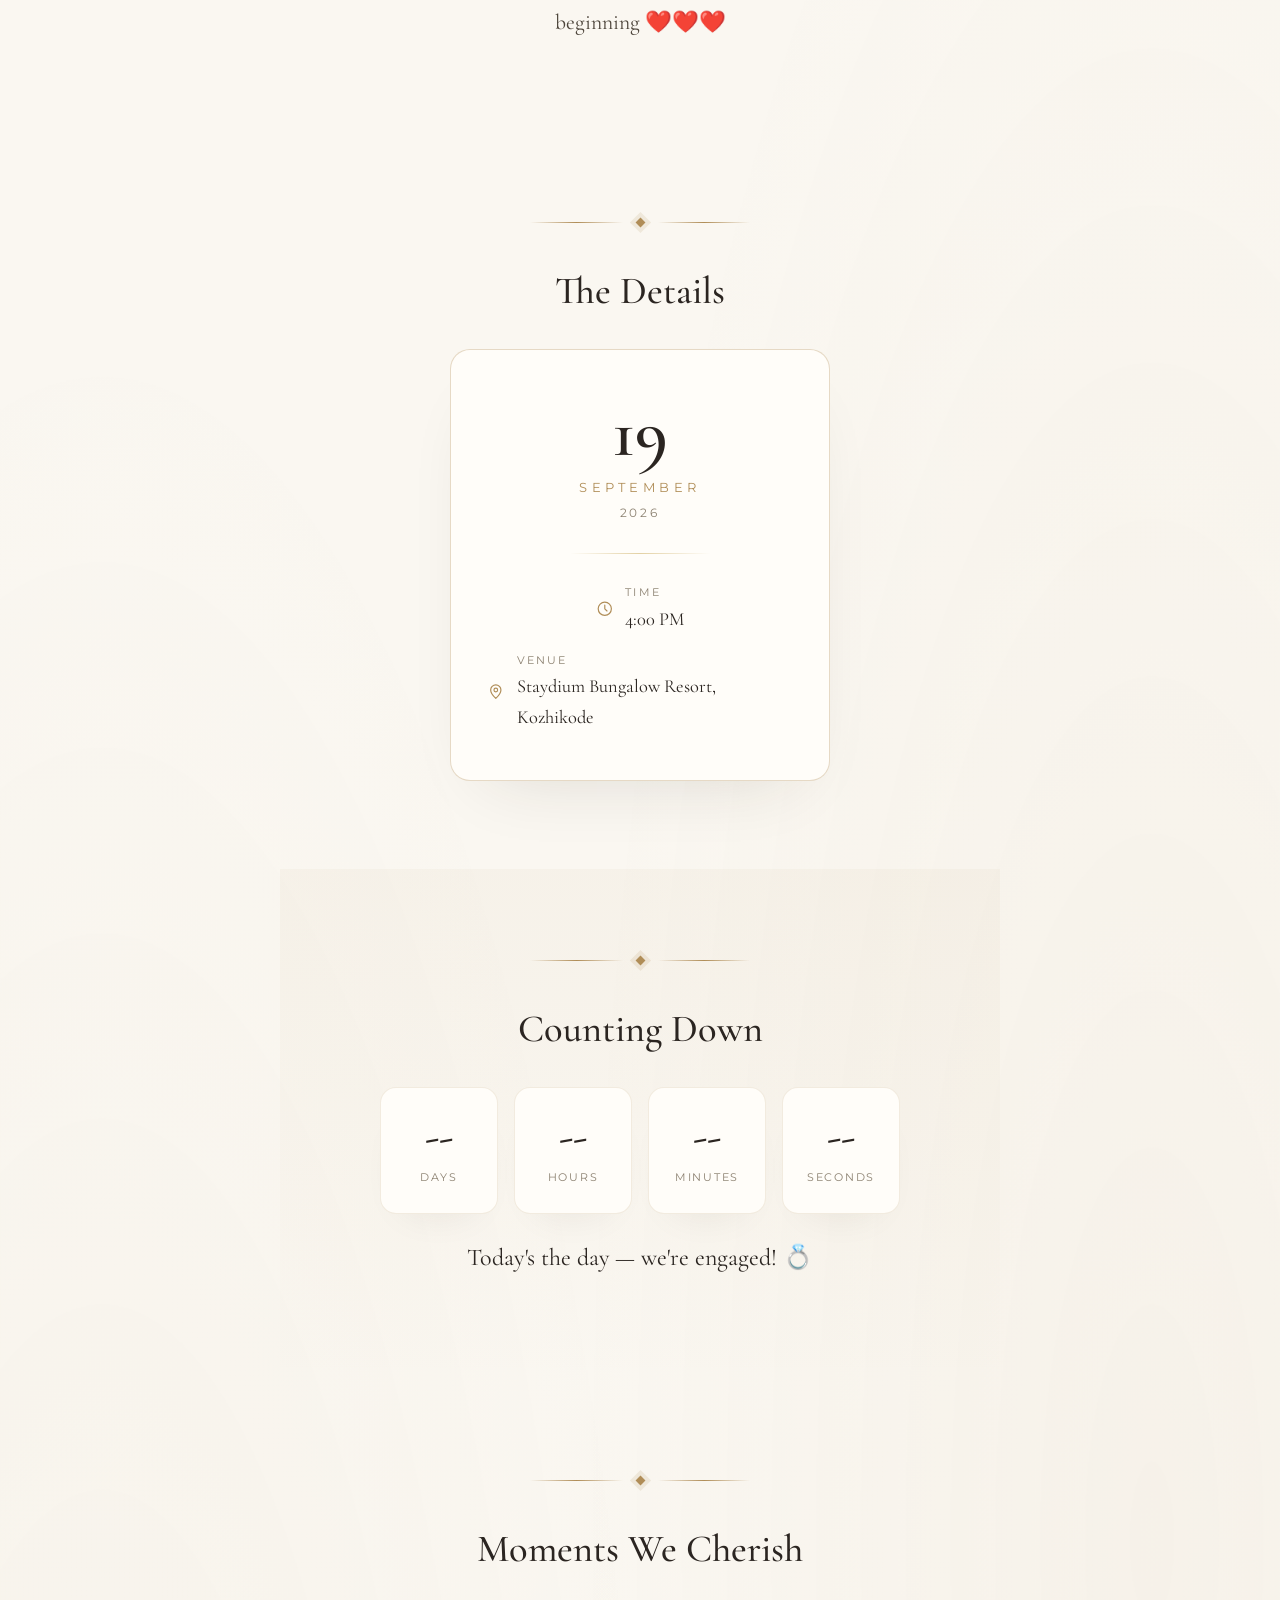
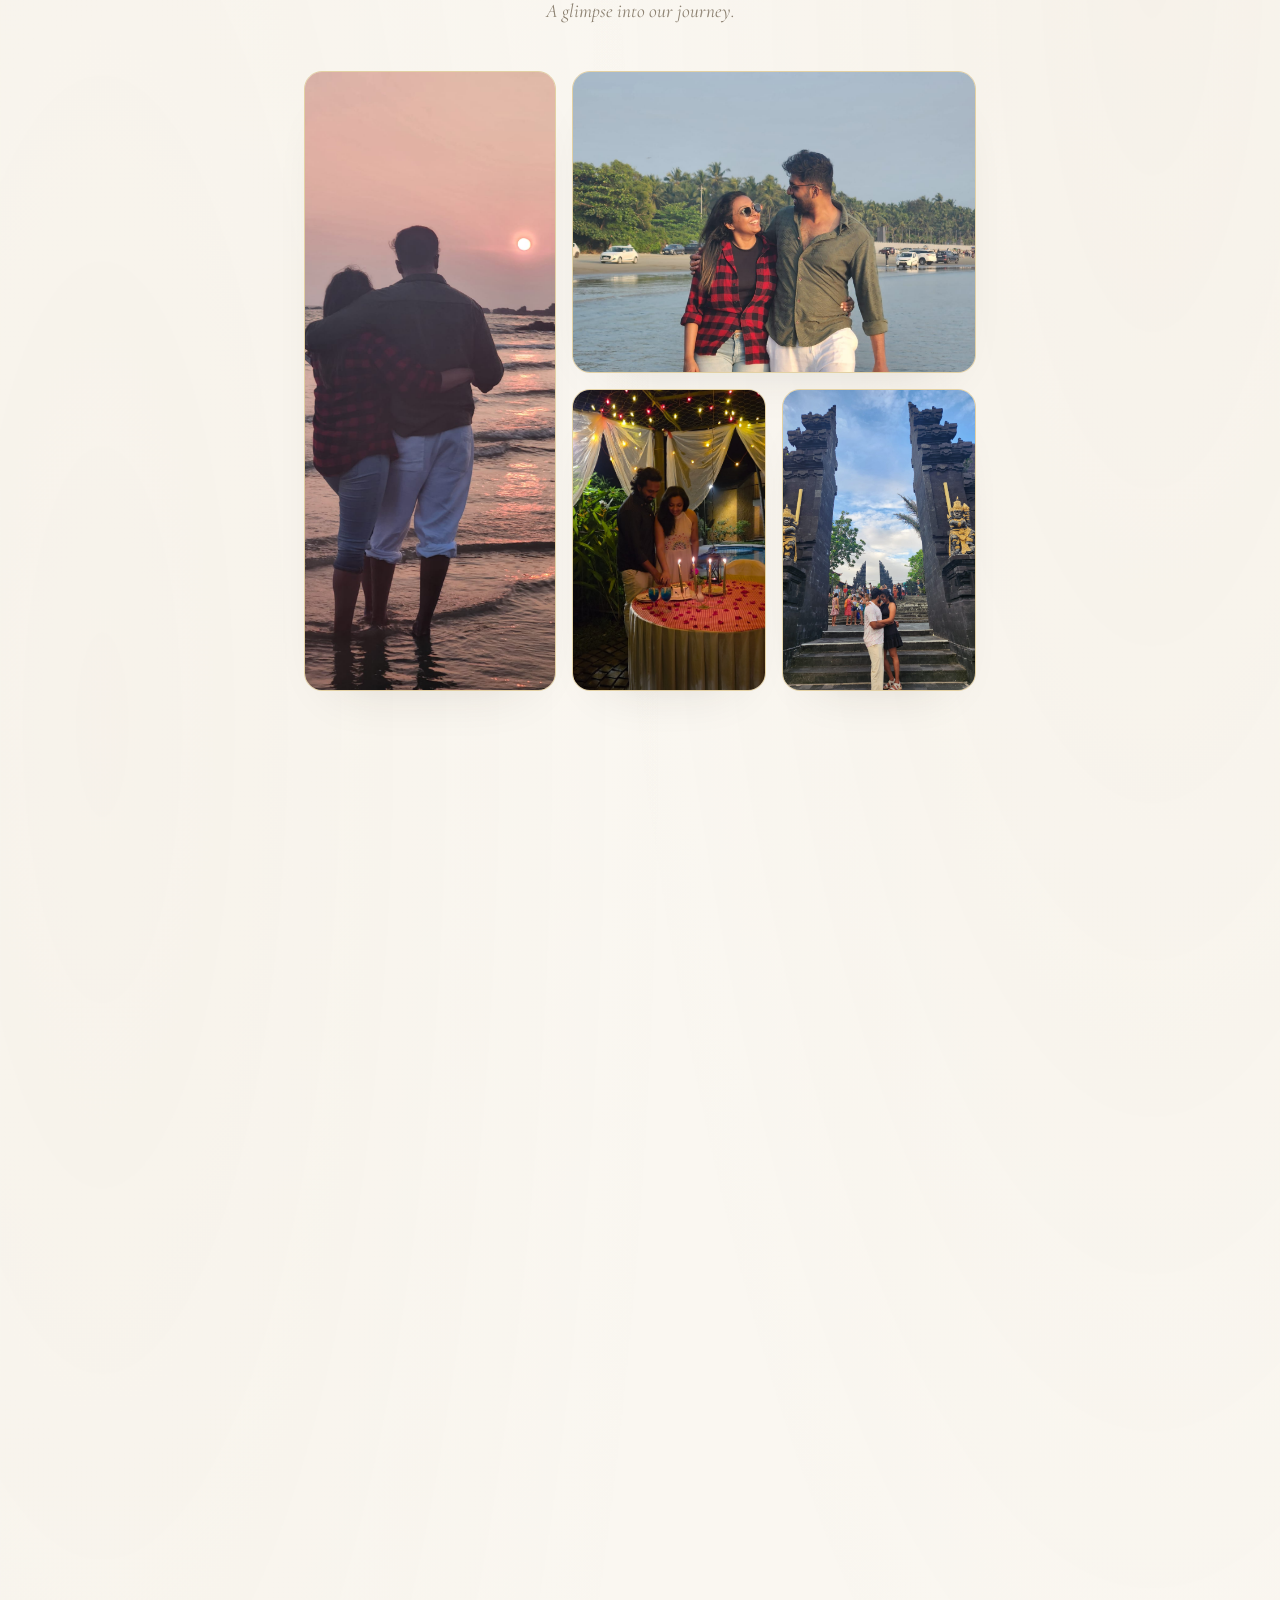
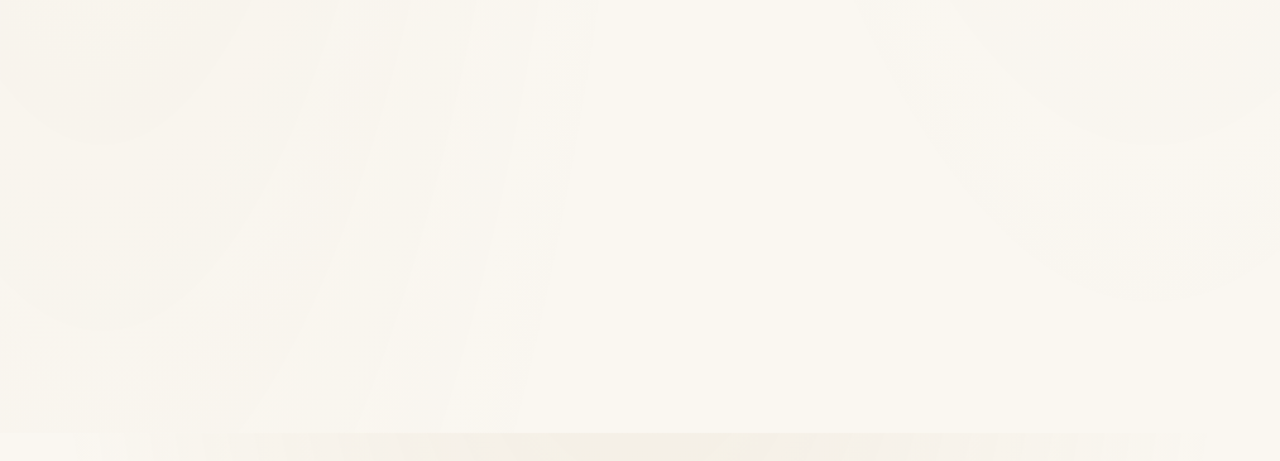
==== commit e03da143: "Update invitation note wording Co-Authored-By: Claude Sonnet 5 <noreply@anthropic.com>" ====
--- a/index.html
+++ b/index.html
@@ -69,12 +69,12 @@
       <h2 class="section__title">A Beautiful Beginning</h2>
       <p class="invite__lead">Some moments in life become even more special when shared with the people who matter most.</p>
       <p class="invite__text">
-        As <strong>Namitha</strong> and I begin this beautiful new chapter together, we'd be
-        truly happy to have you with us as we celebrate our engagement.
+        As we begin this beautiful new chapter together, we'd be truly happy to have you
+        by our side as we celebrate our engagement.
       </p>
       <p class="invite__text">
         Your presence, love, and blessings would make this moment even more special. We hope
-        you'll join us and celebrate this beautiful beginning with us. &#10084;&#65039;
+        you'll join us and celebrate this beautiful beginning &#10084;&#65039;&#10084;&#65039;&#10084;&#65039;
       </p>
     </section>
 
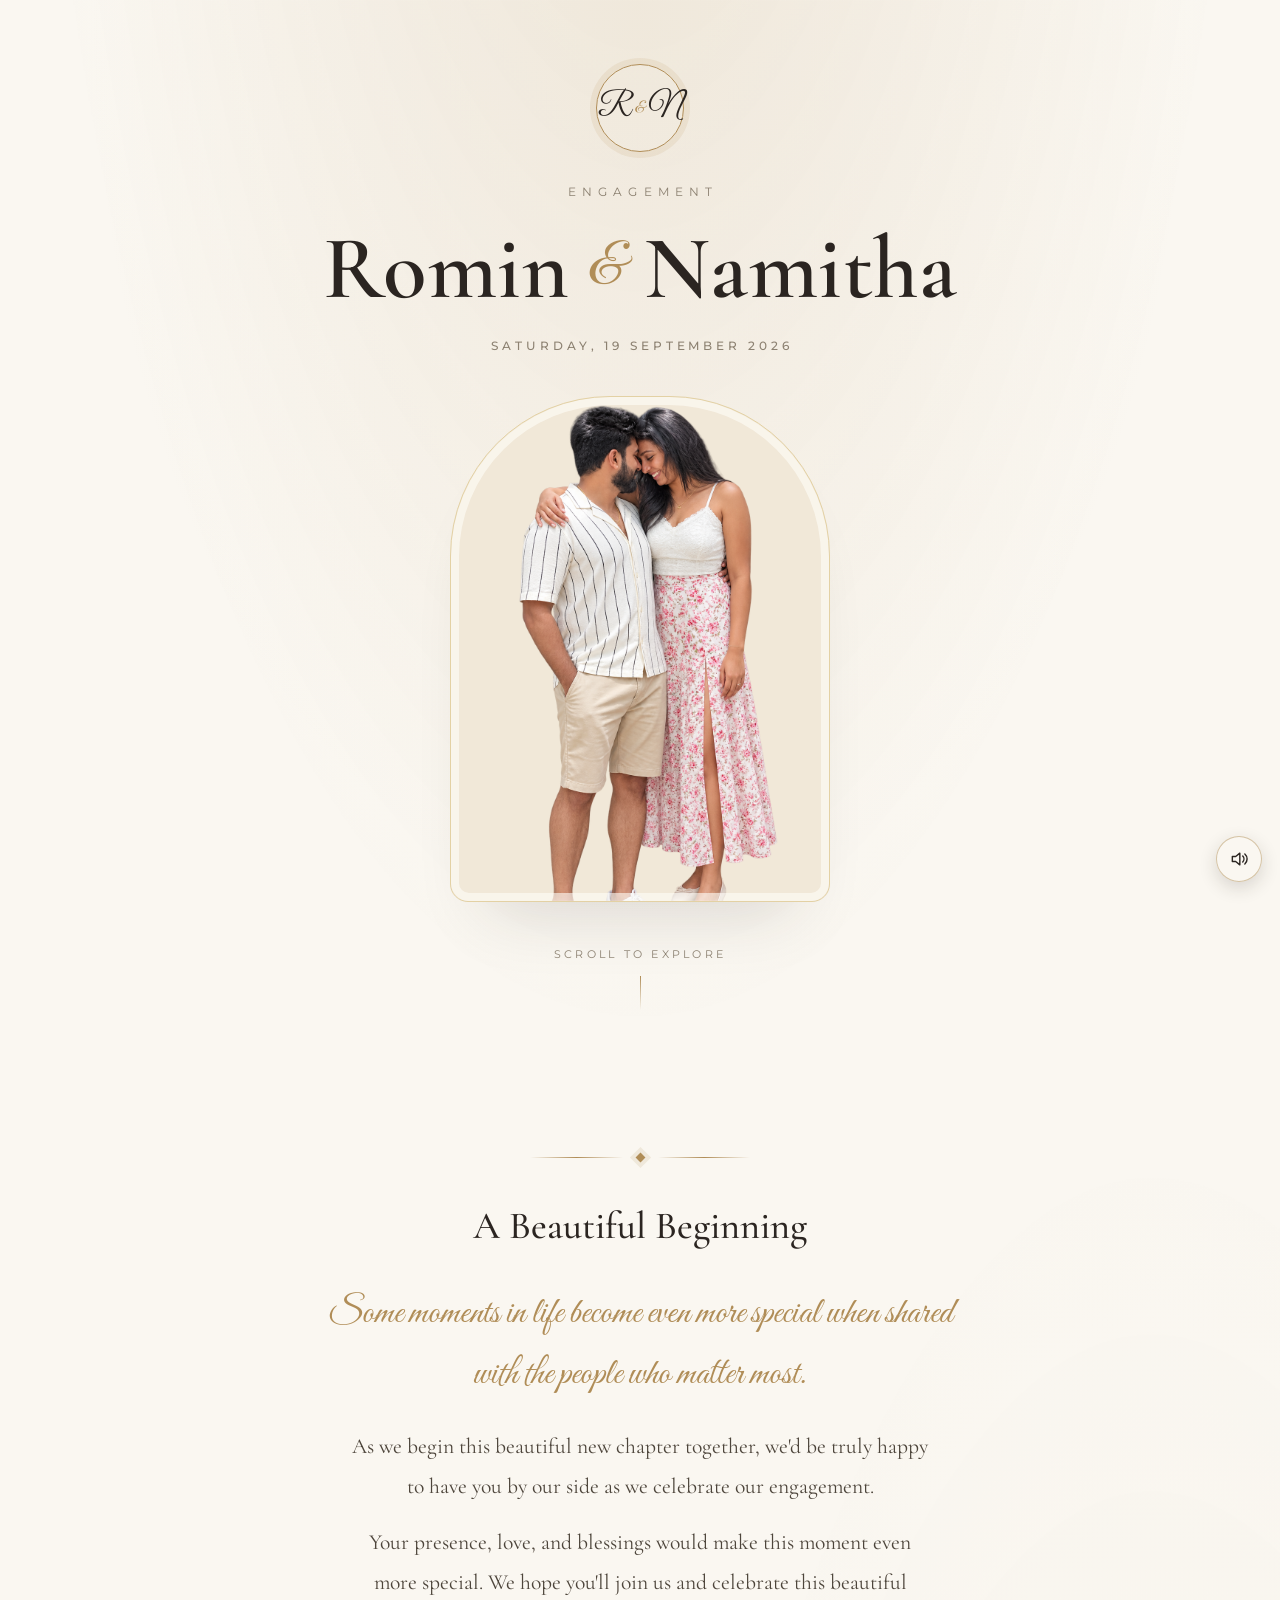
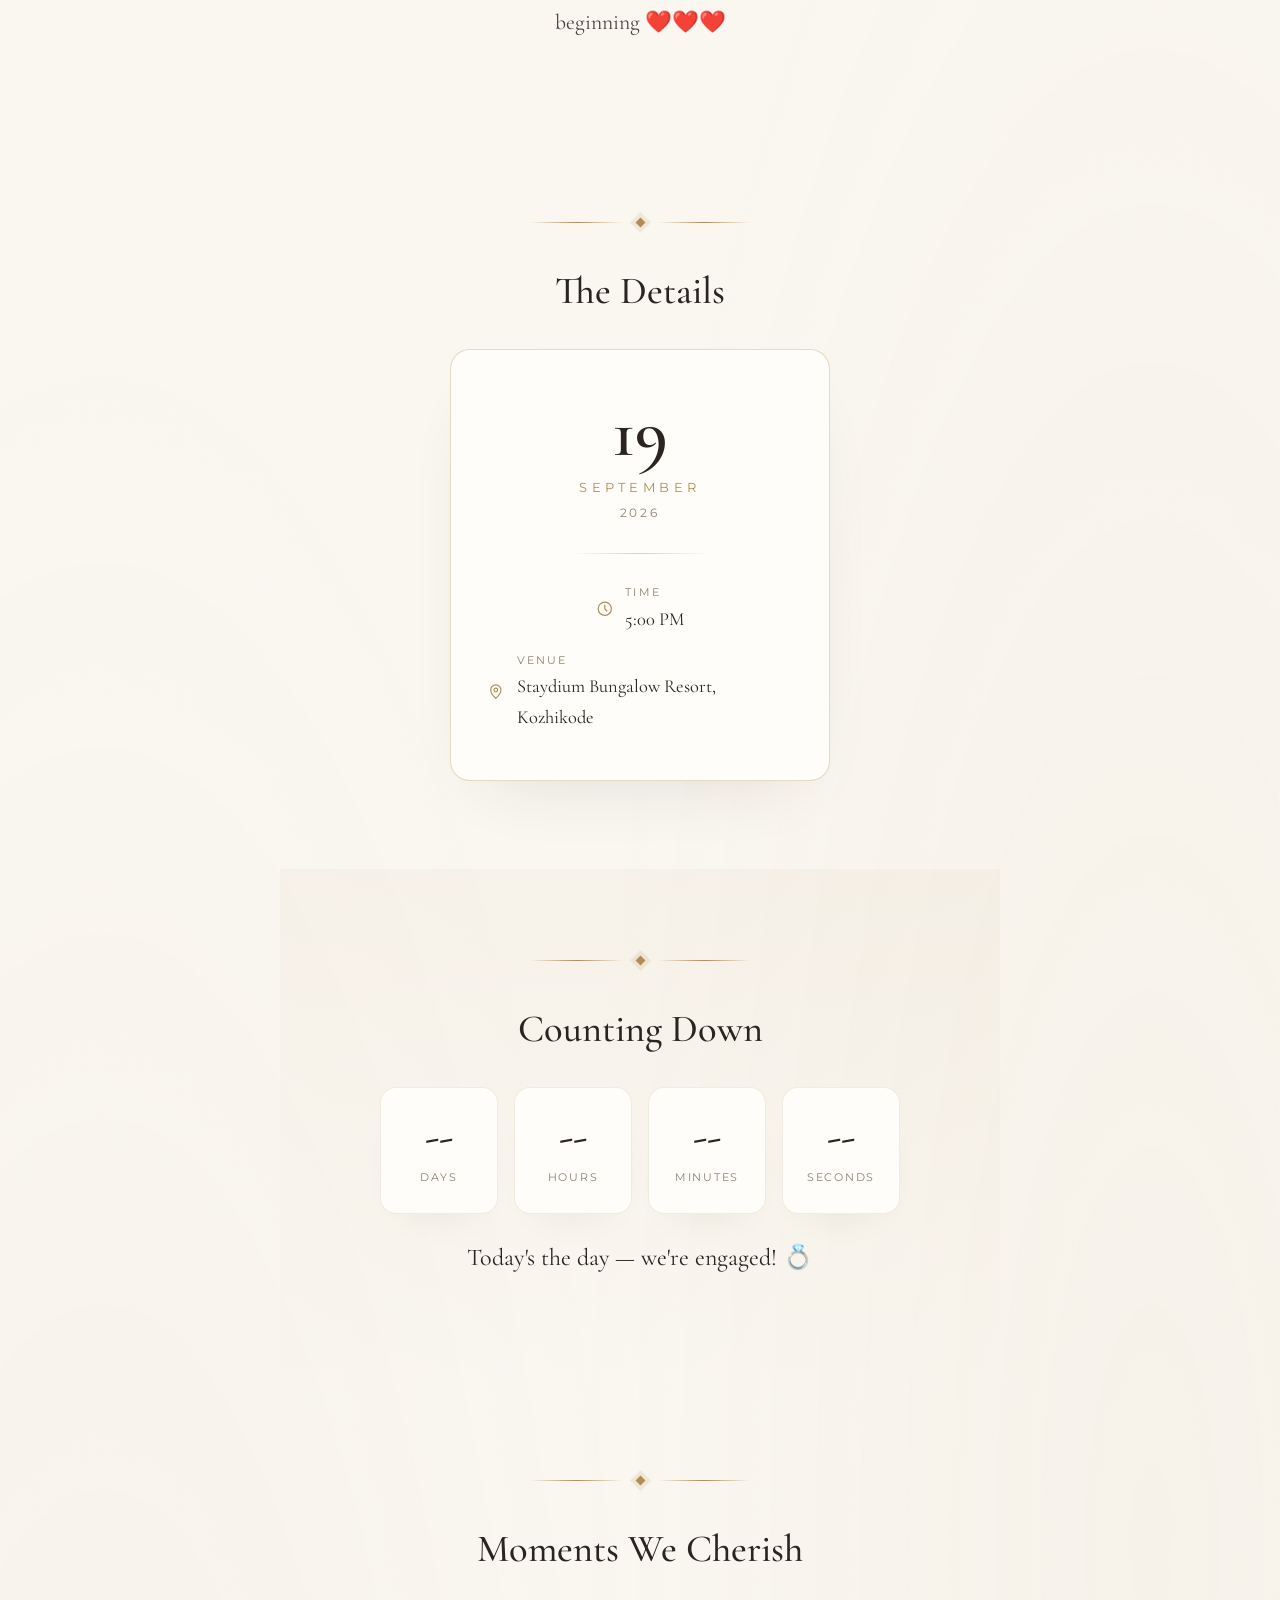
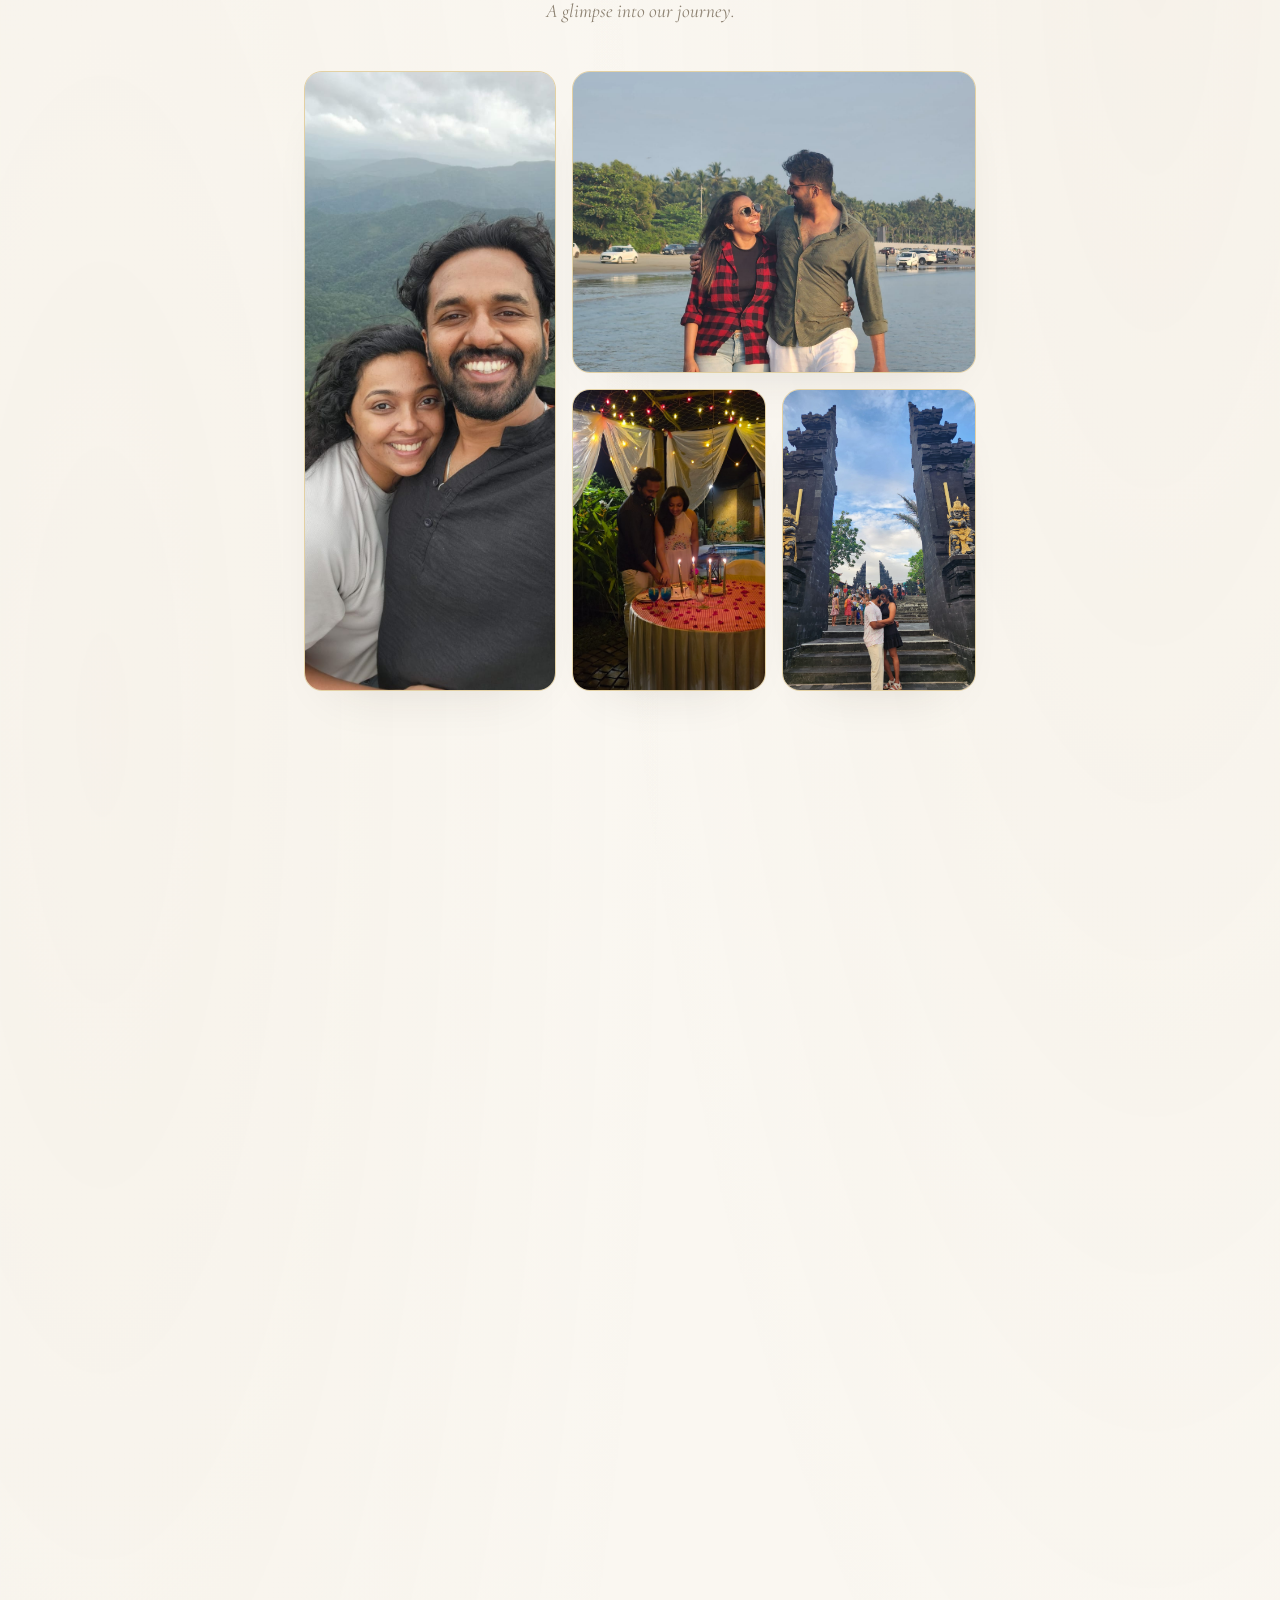
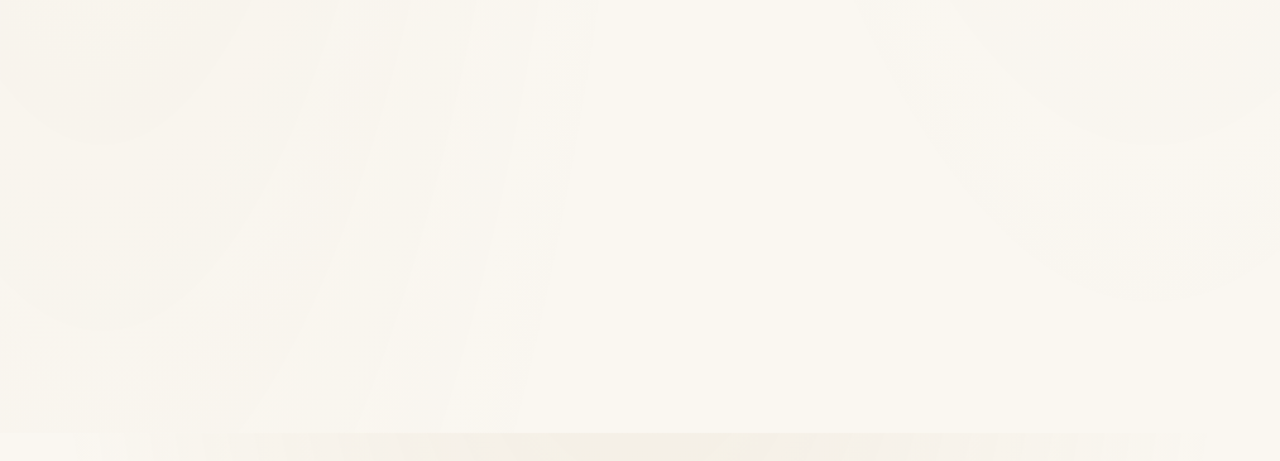
==== commit ec87df65: "Update event time to 5:00 PM and add Saturday to displayed dates Co-Authored-By: Claude Sonnet 5 <no" ====
--- a/index.html
+++ b/index.html
@@ -48,7 +48,7 @@
         <h1 class="names__name">Namitha</h1>
       </div>
 
-      <p class="hero__date">19 September 2026</p>
+      <p class="hero__date">Saturday, 19 September 2026</p>
 
       <figure class="hero__photo">
         <img src="couple-hero.png?v=20260919" alt="Illustration of Romin and Namitha together" loading="eager" />
@@ -105,7 +105,7 @@
           </span>
           <span class="event-card__text">
             <span class="event-card__label">Time</span>
-            <span class="event-card__value">4:00 PM</span>
+            <span class="event-card__value">5:00 PM</span>
           </span>
         </div>
 
@@ -201,7 +201,7 @@
   <footer class="footer reveal">
     <div class="monogram monogram--sm" aria-hidden="true"><span>R</span><small>&amp;</small><span>N</span></div>
     <p class="footer__msg">With love, we invite you to celebrate with us.</p>
-    <p class="footer__date">Romin &amp; Namitha &middot; 19 September 2026</p>
+    <p class="footer__date">Romin &amp; Namitha &middot; Saturday, 19 September 2026</p>
   </footer>
 
   <!-- ===== Gallery lightbox ===== -->
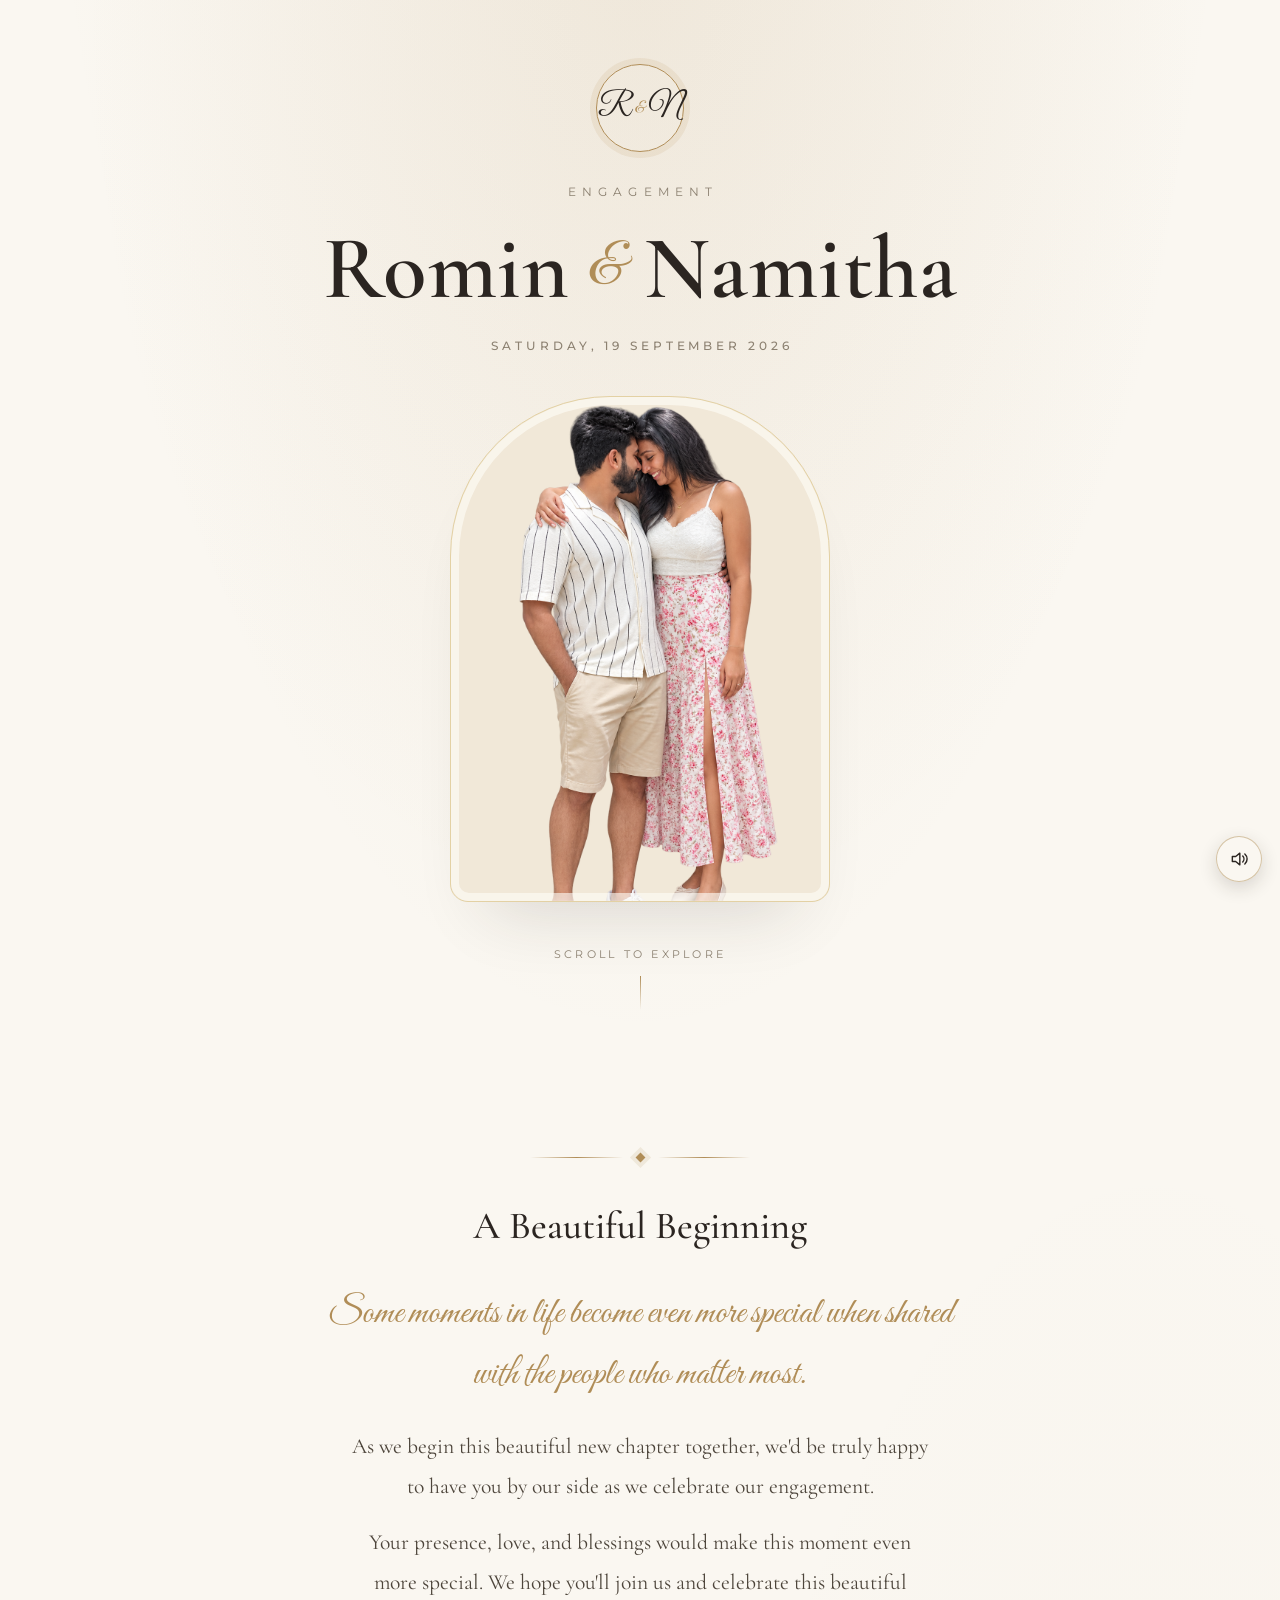
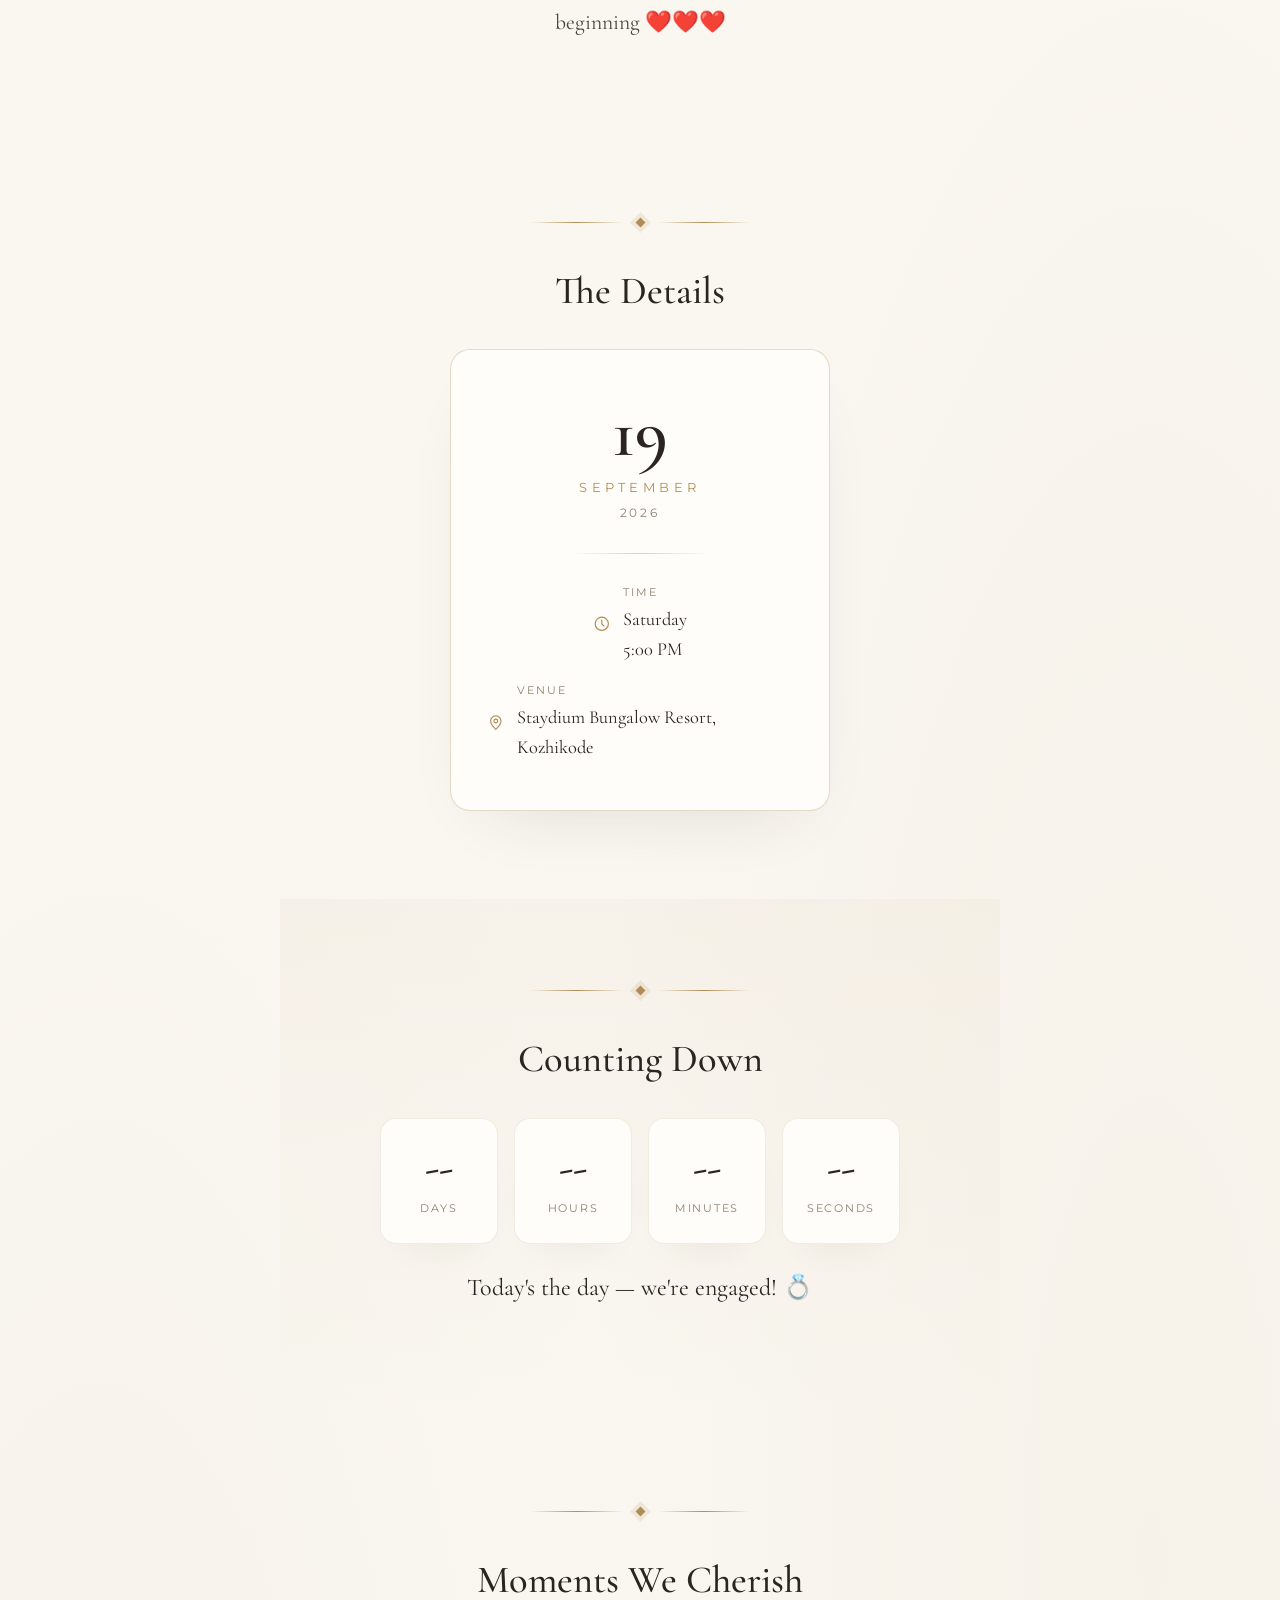
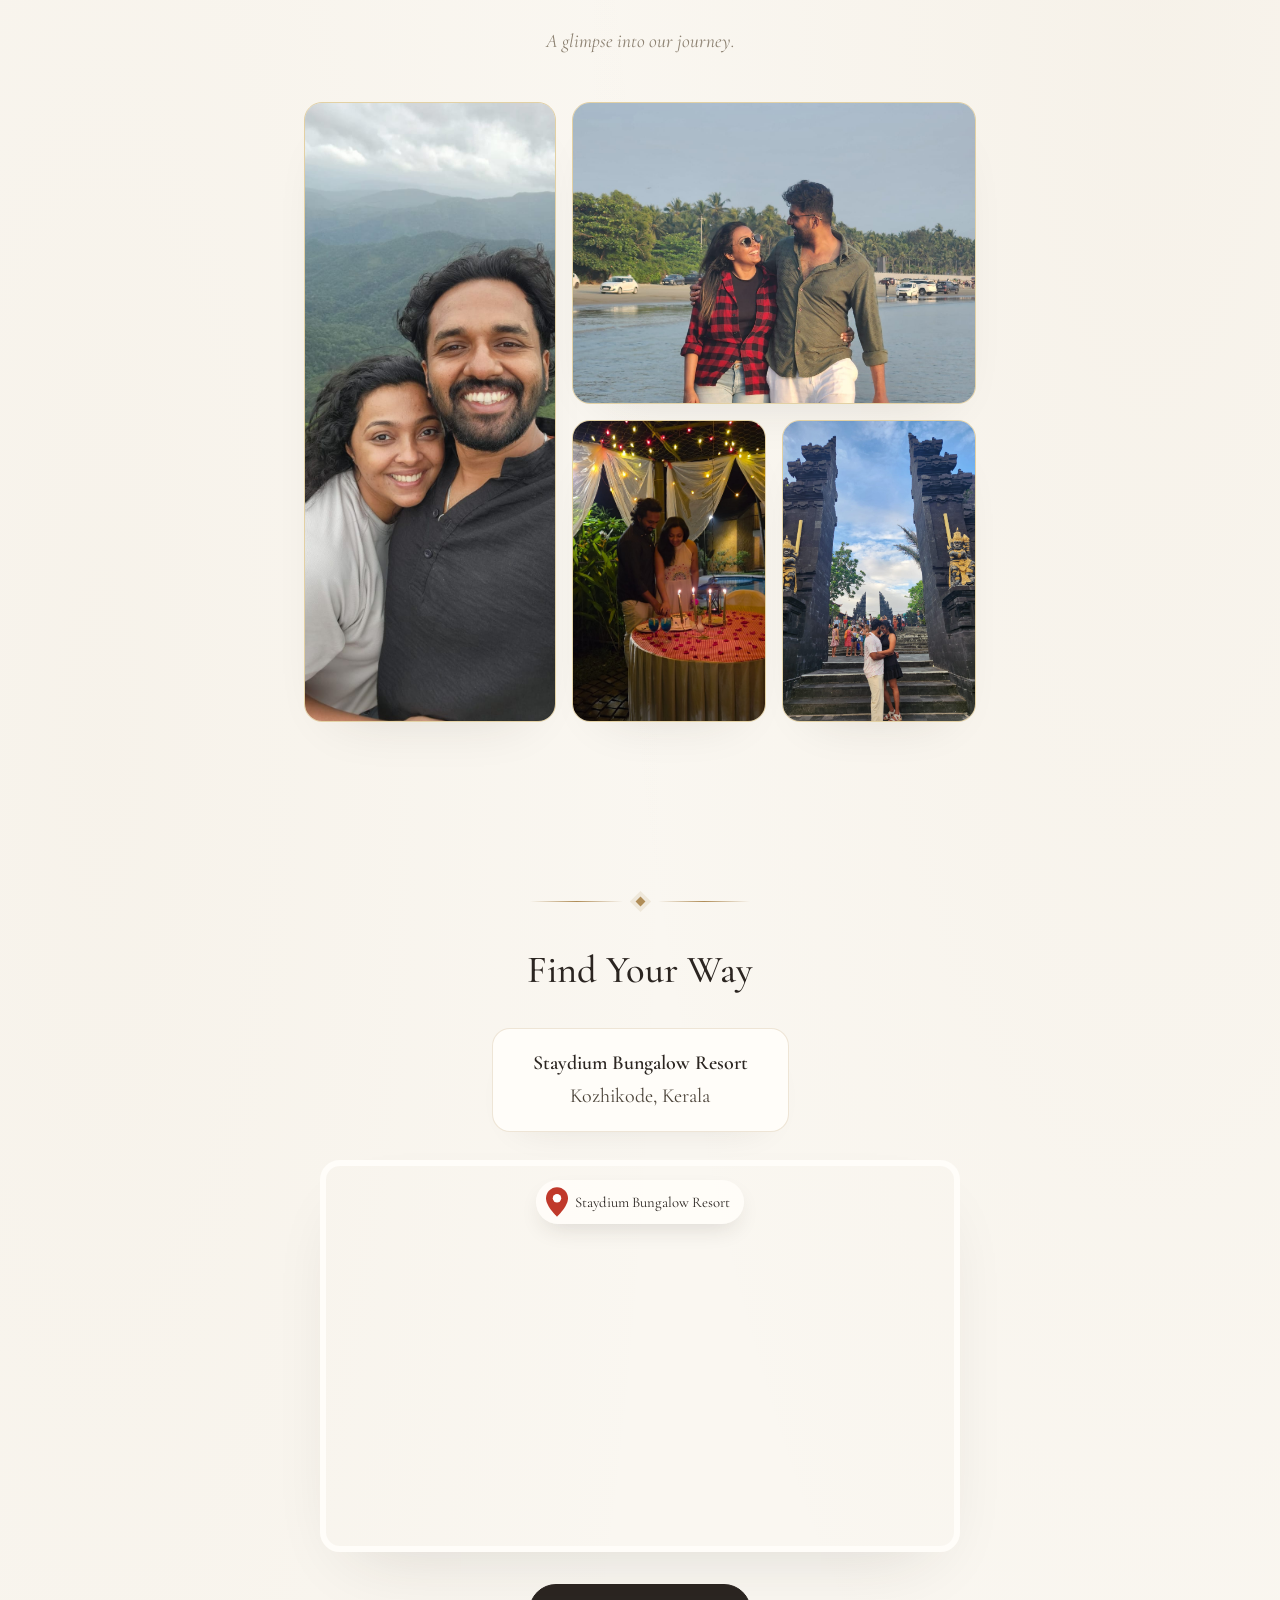
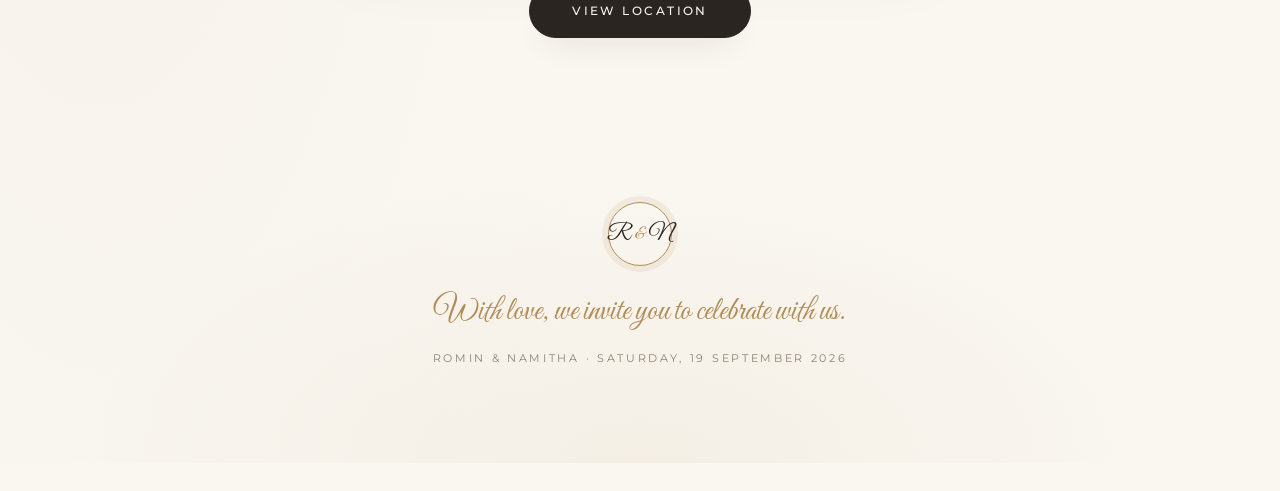
==== commit aaa4154a: "Show Saturday above the time in the event details card Co-Authored-By: Claude Sonnet 5 <noreply@anth" ====
--- a/index.html
+++ b/index.html
@@ -105,7 +105,7 @@
           </span>
           <span class="event-card__text">
             <span class="event-card__label">Time</span>
-            <span class="event-card__value">5:00 PM</span>
+            <span class="event-card__value">Saturday<br />5:00 PM</span>
           </span>
         </div>
 
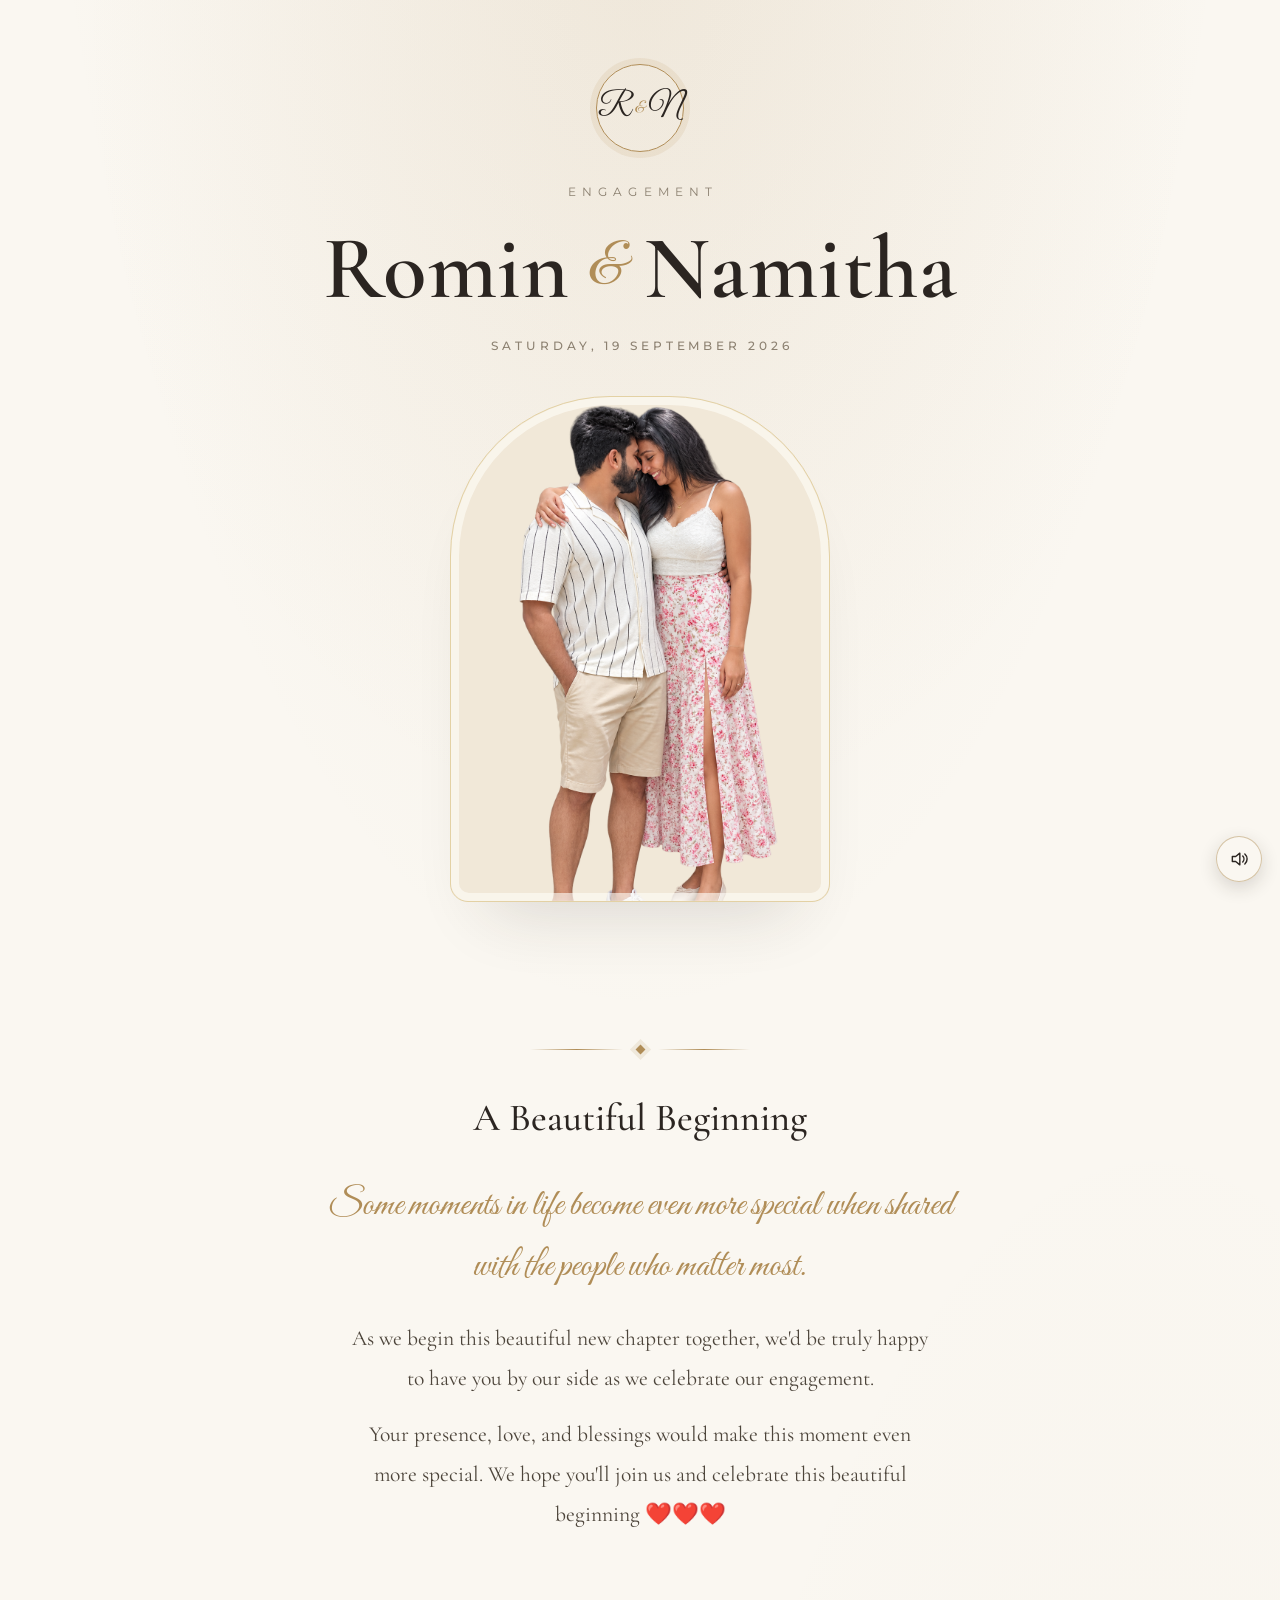
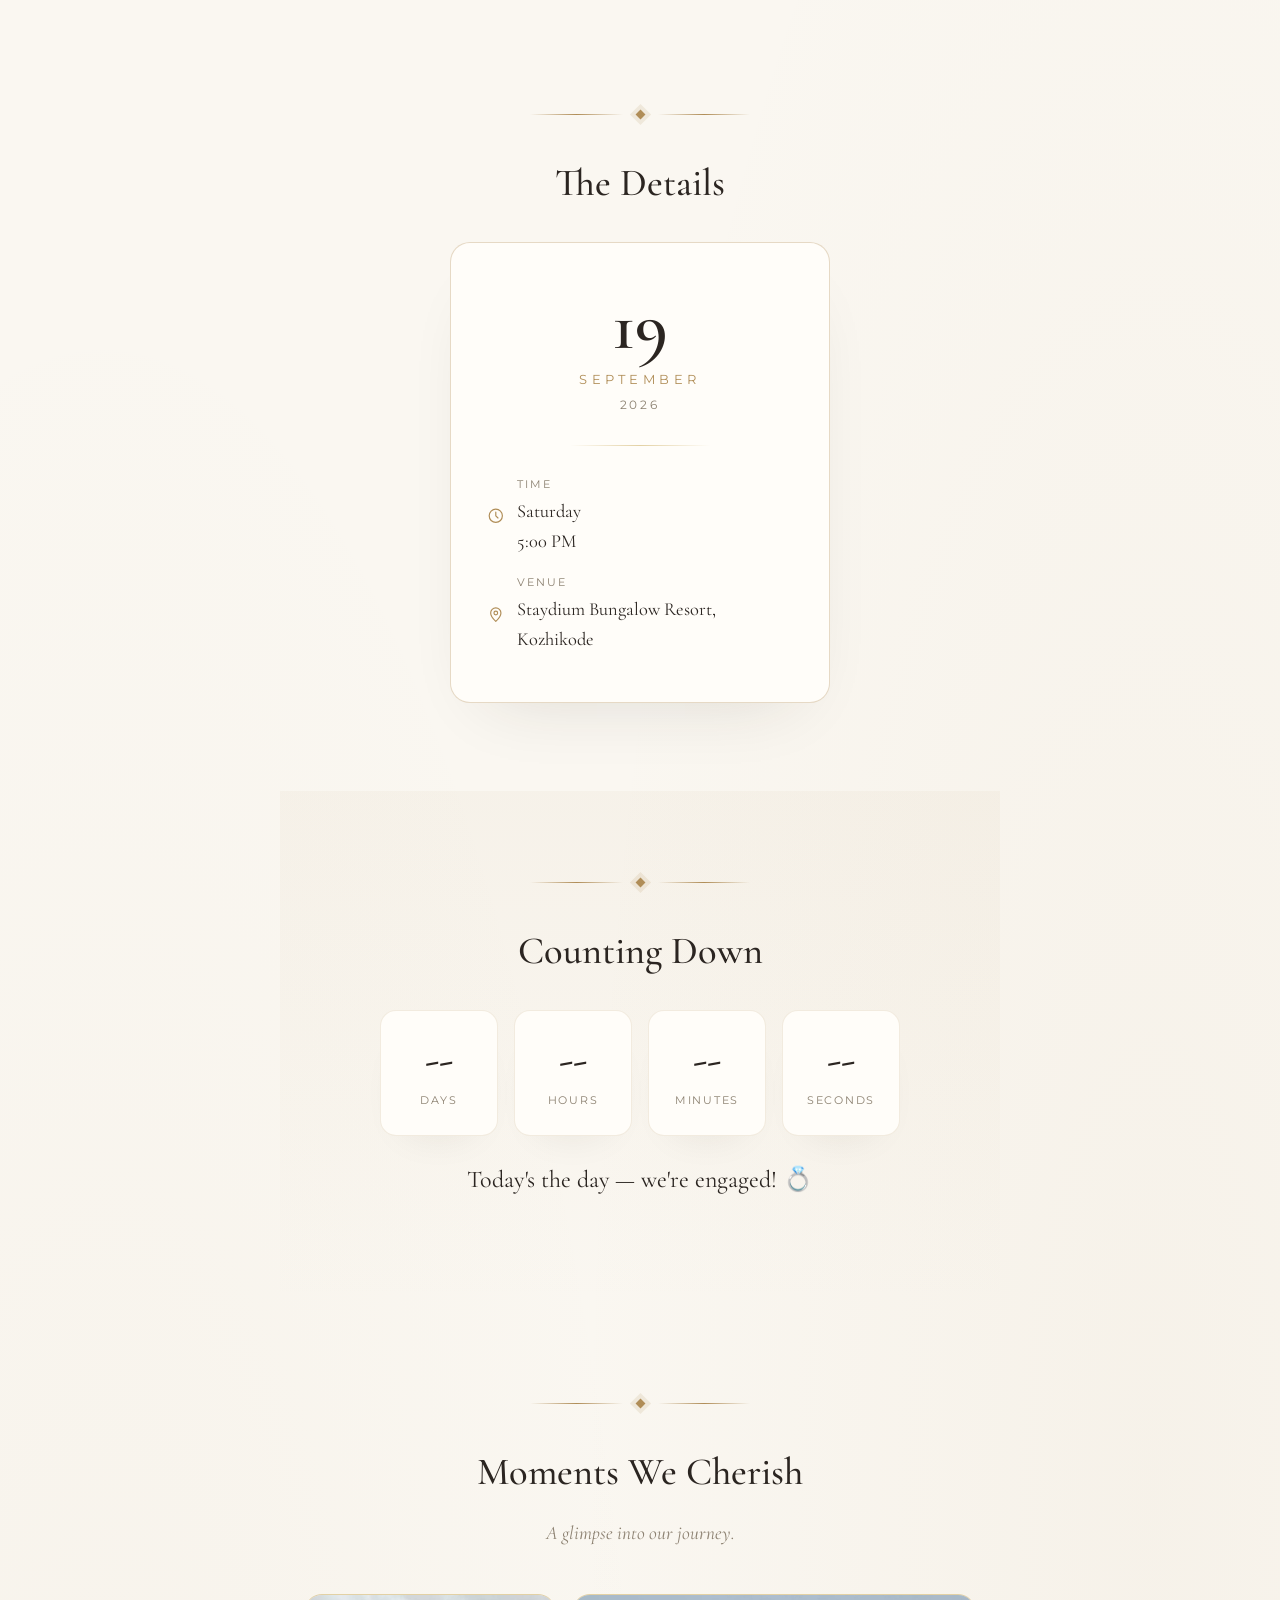
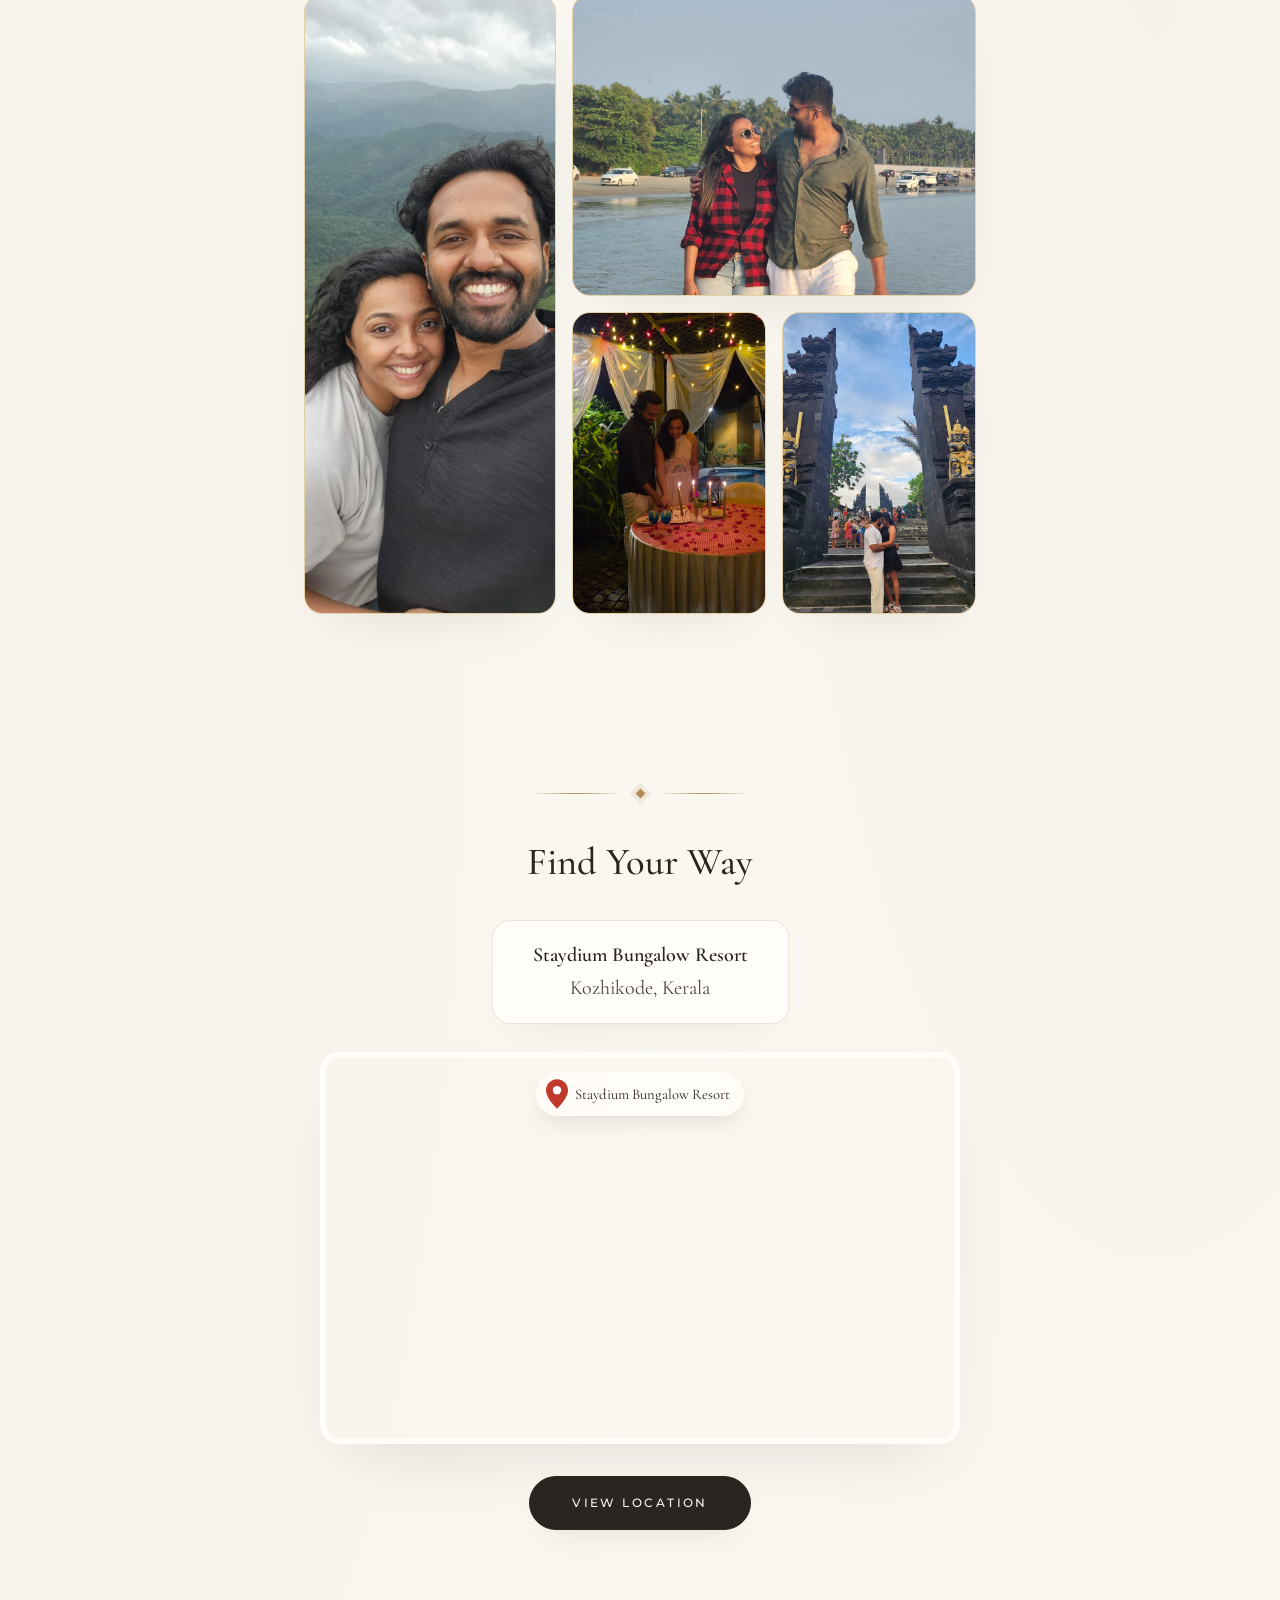
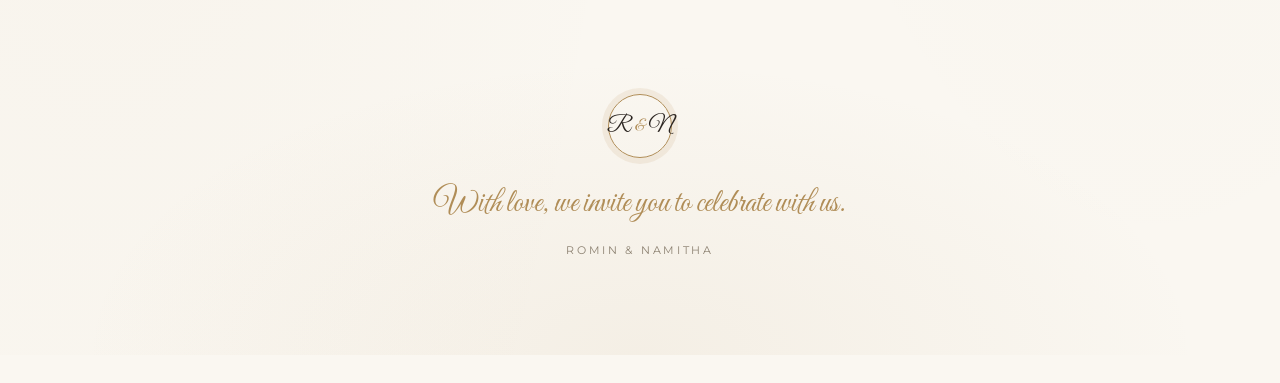
==== commit df06e316: "Trim hero/footer details and align event card left - Remove "Scroll to explore" hint from the hero -" ====
--- a/index.html
+++ b/index.html
@@ -53,8 +53,6 @@
       <figure class="hero__photo">
         <img src="couple-hero.png?v=20260919" alt="Illustration of Romin and Namitha together" loading="eager" />
       </figure>
-
-      <p class="hero__scroll" aria-hidden="true">Scroll to explore</p>
     </div>
   </header>
 
@@ -201,7 +199,7 @@
   <footer class="footer reveal">
     <div class="monogram monogram--sm" aria-hidden="true"><span>R</span><small>&amp;</small><span>N</span></div>
     <p class="footer__msg">With love, we invite you to celebrate with us.</p>
-    <p class="footer__date">Romin &amp; Namitha &middot; Saturday, 19 September 2026</p>
+    <p class="footer__date">Romin &amp; Namitha</p>
   </footer>
 
   <!-- ===== Gallery lightbox ===== -->
--- a/styles.css
+++ b/styles.css
@@ -187,28 +187,6 @@
   .hero__photo img { animation: none; }
 }
 
-.hero__scroll {
-  margin: 44px 0 0;
-  font-size: 0.68rem;
-  letter-spacing: 0.3em;
-  text-transform: uppercase;
-  color: var(--stone);
-  position: relative;
-}
-.hero__scroll::after {
-  content: "";
-  display: block;
-  width: 1px;
-  height: 34px;
-  margin: 12px auto 0;
-  background: linear-gradient(var(--gold), transparent);
-  animation: scrollPulse 2.4s ease-in-out infinite;
-}
-@keyframes scrollPulse {
-  0%, 100% { opacity: 0.3; transform: scaleY(0.6); }
-  50% { opacity: 1; transform: scaleY(1); }
-}
-
 /* ===== Sections ===== */
 .section {
   max-width: 720px;
@@ -294,7 +272,7 @@
 .event-card__row {
   display: flex;
   align-items: center;
-  justify-content: center;
+  justify-content: flex-start;
   gap: 12px;
   margin-top: 18px;
 }
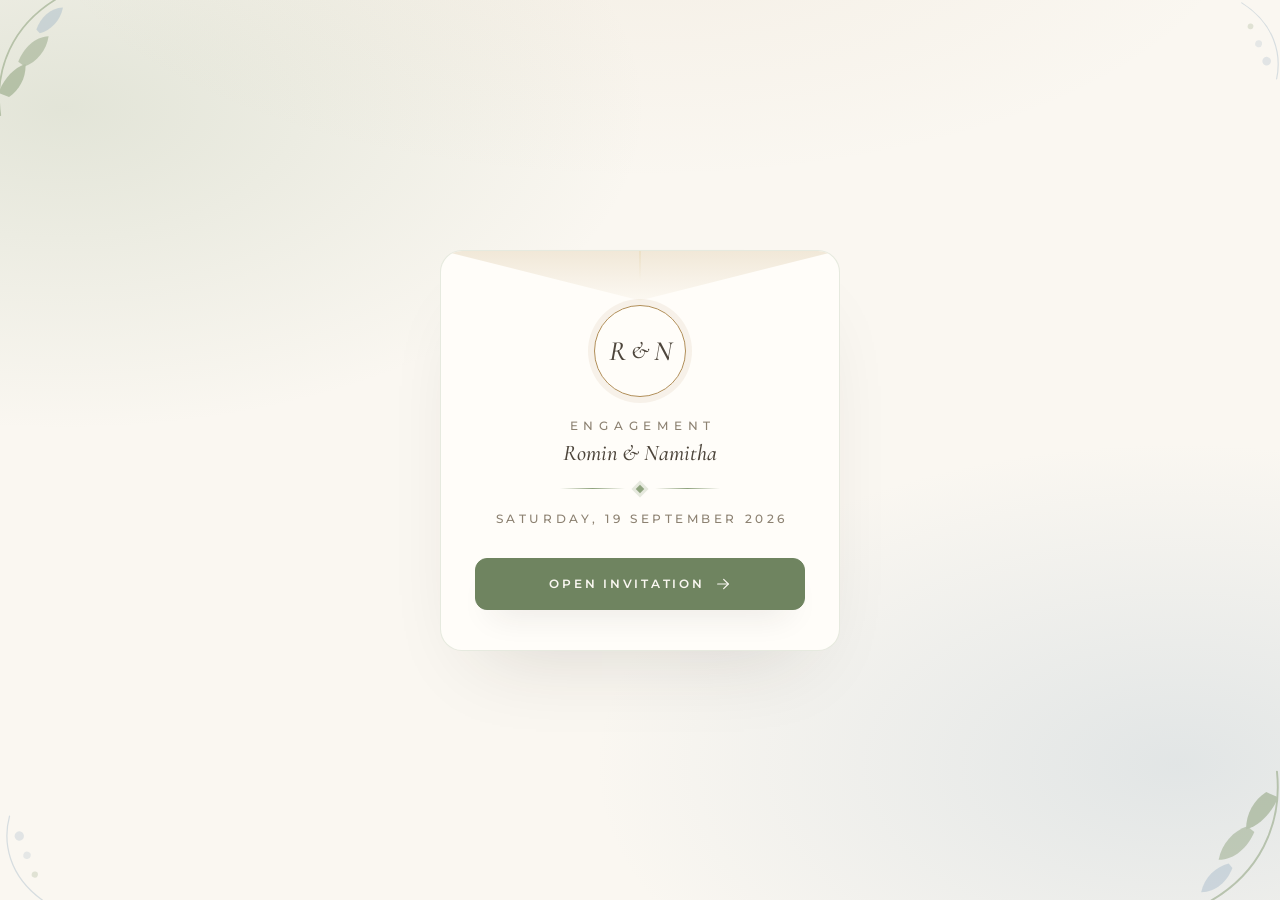
==== commit 96e6ecb0: "Wire opening page as site entry, sync monogram fonts, add gallery slider - Move main invitation cont" ====
--- a/index.html
+++ b/index.html
@@ -2,230 +2,80 @@
 <html lang="en">
 <head>
   <meta charset="UTF-8" />
-  <meta name="viewport" content="width=device-width, initial-scale=1.0" />
-  <title>Romin &amp; Namitha &middot; We're Getting Engaged</title>
-  <meta name="description" content="Romin and Namitha are getting engaged on 19 September 2026 at Staydium Bungalow Resort, Kozhikode. Join us to celebrate." />
+  <meta name="viewport" content="width=device-width, initial-scale=1.0, viewport-fit=cover" />
+  <title>Romin &amp; Namitha &middot; Engagement Invitation</title>
+  <meta name="description" content="You're invited to celebrate the engagement of Romin and Namitha on 19 September 2026 at Staydium Bungalow Resort, Kozhikode." />
 
   <link rel="preconnect" href="https://fonts.googleapis.com" />
   <link rel="preconnect" href="https://fonts.gstatic.com" crossorigin />
   <link href="https://fonts.googleapis.com/css2?family=Cormorant+Garamond:ital,wght@0,400;0,500;0,600;1,400;1,500&family=Montserrat:wght@300;400;500;600&family=Great+Vibes&display=swap" rel="stylesheet" />
 
-  <link rel="stylesheet" href="styles.css?v=20260919i" />
+  <link rel="stylesheet" href="invite.css?v=20260919a" />
+  <link rel="prefetch" href="main.html" />
 </head>
 <body>
 
-  <!-- Decorative floating petals -->
-  <div class="petals" aria-hidden="true"></div>
+  <main class="opening" id="opening">
+    <div class="botanicals" aria-hidden="true">
+      <svg class="leaf--tl" viewBox="0 0 100 100" fill="none" xmlns="http://www.w3.org/2000/svg">
+        <path d="M10 90C10 60 25 25 70 10" stroke="#8fa37e" stroke-width="1.2" stroke-linecap="round"/>
+        <path d="M18 78c8-4 14-12 15-22-10 2-18 10-22 18Z" fill="#8fa37e"/>
+        <path d="M32 58c9-2 17-9 20-19-10-1-19 6-24 15Z" fill="#8fa37e" opacity="0.85"/>
+        <path d="M46 36c8-1 16-7 19-16-9-1-17 5-21 13Z" fill="#a3b8c8" opacity="0.8"/>
+      </svg>
+      <svg class="leaf--br" viewBox="0 0 100 100" fill="none" xmlns="http://www.w3.org/2000/svg">
+        <path d="M10 90C10 60 25 25 70 10" stroke="#8fa37e" stroke-width="1.2" stroke-linecap="round"/>
+        <path d="M18 78c8-4 14-12 15-22-10 2-18 10-22 18Z" fill="#8fa37e"/>
+        <path d="M32 58c9-2 17-9 20-19-10-1-19 6-24 15Z" fill="#8fa37e" opacity="0.85"/>
+        <path d="M46 36c8-1 16-7 19-16-9-1-17 5-21 13Z" fill="#a3b8c8" opacity="0.8"/>
+      </svg>
+      <svg class="leaf--tr" viewBox="0 0 100 100" fill="none" xmlns="http://www.w3.org/2000/svg">
+        <path d="M14 86C14 60 28 30 66 16" stroke="#a3b8c8" stroke-width="1.2" stroke-linecap="round"/>
+        <circle cx="28" cy="70" r="4.5" fill="#a3b8c8" opacity="0.7"/>
+        <circle cx="40" cy="54" r="3.6" fill="#a3b8c8" opacity="0.6"/>
+        <circle cx="52" cy="38" r="3" fill="#8fa37e" opacity="0.6"/>
+      </svg>
+      <svg class="leaf--bl" viewBox="0 0 100 100" fill="none" xmlns="http://www.w3.org/2000/svg">
+        <path d="M14 86C14 60 28 30 66 16" stroke="#a3b8c8" stroke-width="1.2" stroke-linecap="round"/>
+        <circle cx="28" cy="70" r="4.5" fill="#a3b8c8" opacity="0.7"/>
+        <circle cx="40" cy="54" r="3.6" fill="#a3b8c8" opacity="0.6"/>
+        <circle cx="52" cy="38" r="3" fill="#8fa37e" opacity="0.6"/>
+      </svg>
+    </div>
 
-  <!-- Soft background music -->
-  <!-- <audio id="bg-music" src="music.wav" loop preload="auto" autoplay></audio> -->
-  <button id="music-toggle" class="music-toggle is-playing" type="button"
-          aria-label="Toggle background music" aria-pressed="true">
-    <svg class="music-toggle__on" viewBox="0 0 24 24" width="20" height="20" fill="none"
-         stroke="currentColor" stroke-width="1.7" stroke-linecap="round" stroke-linejoin="round" aria-hidden="true">
-      <path d="M4 9v6h4l5 4V5L8 9H4Z"></path>
-      <path d="M16.5 8.5a5 5 0 0 1 0 7"></path>
-      <path d="M19 6a8 8 0 0 1 0 12"></path>
-    </svg>
-    <svg class="music-toggle__off" viewBox="0 0 24 24" width="20" height="20" fill="none"
-         stroke="currentColor" stroke-width="1.7" stroke-linecap="round" stroke-linejoin="round" aria-hidden="true">
-      <path d="M4 9v6h4l5 4V5L8 9H4Z"></path>
-      <line x1="16" y1="9" x2="21" y2="14"></line>
-      <line x1="21" y1="9" x2="16" y2="14"></line>
-    </svg>
-  </button>
+    <h1 class="sr-only">Romin &amp; Namitha &mdash; Engagement Invitation, 19 September 2026</h1>
 
-  <!-- ===== Hero ===== -->
-  <header class="hero">
-    <div class="hero__inner reveal">
-      <div class="monogram" aria-hidden="true"><span>R</span><small>&amp;</small><span>N</span></div>
-
-      <p class="hero__eyebrow">Engagement</p>
-
-      <div class="names">
-        <h1 class="names__name">Romin</h1>
-        <span class="names__amp">&amp;</span>
-        <h1 class="names__name">Namitha</h1>
-      </div>
-
-      <p class="hero__date">Saturday, 19 September 2026</p>
-
-      <figure class="hero__photo">
-        <img src="couple-hero.png?v=20260919" alt="Illustration of Romin and Namitha together" loading="eager" />
-      </figure>
-    </div>
-  </header>
-
-  <main>
-    <!-- ===== Invitation note ===== -->
-    <section class="section invite reveal" aria-label="Invitation">
-      <div class="divider" aria-hidden="true">
-        <span class="divider__line"></span>
-        <span class="divider__leaf"></span>
-        <span class="divider__line"></span>
-      </div>
-      <h2 class="section__title">A Beautiful Beginning</h2>
-      <p class="invite__lead">Some moments in life become even more special when shared with the people who matter most.</p>
-      <p class="invite__text">
-        As we begin this beautiful new chapter together, we'd be truly happy to have you
-        by our side as we celebrate our engagement.
-      </p>
-      <p class="invite__text">
-        Your presence, love, and blessings would make this moment even more special. We hope
-        you'll join us and celebrate this beautiful beginning &#10084;&#65039;&#10084;&#65039;&#10084;&#65039;
-      </p>
-    </section>
-
-    <!-- ===== Event details ===== -->
-    <section class="section event reveal" aria-label="Event details">
-      <div class="divider" aria-hidden="true">
-        <span class="divider__line"></span>
-        <span class="divider__leaf"></span>
-        <span class="divider__line"></span>
-      </div>
-      <h2 class="section__title">The Details</h2>
-
-      <div class="event-card">
-        <div class="event-card__date">
-          <span class="event-card__day">19</span>
-          <span class="event-card__month">September</span>
-          <span class="event-card__year">2026</span>
+    <section class="envelope" id="envelope" aria-label="Invitation">
+      <div class="envelope__flap" aria-hidden="true"></div>
+      <div class="envelope__body">
+        <div class="monogram-emblem" aria-hidden="true">
+          <span class="monogram-emblem__letter">R</span>
+          <span class="monogram-emblem__amp">&amp;</span>
+          <span class="monogram-emblem__letter">N</span>
         </div>
 
-        <div class="event-card__sep" aria-hidden="true"></div>
+        <p class="eyebrow">Engagement</p>
+        <p class="opening__names">Romin &amp; Namitha</p>
 
-        <div class="event-card__row">
-          <span class="event-card__icon" aria-hidden="true">
-            <svg viewBox="0 0 24 24" width="1em" height="1em" fill="none" stroke="currentColor" stroke-width="1.6" stroke-linecap="round" stroke-linejoin="round" role="img">
-              <circle cx="12" cy="12" r="9"></circle>
-              <polyline points="12 7 12 12 15 15"></polyline>
-            </svg>
-          </span>
-          <span class="event-card__text">
-            <span class="event-card__label">Time</span>
-            <span class="event-card__value">Saturday<br />5:00 PM</span>
-          </span>
+        <div class="opening__divider" aria-hidden="true">
+          <span class="opening__divider-line"></span>
+          <span class="opening__divider-leaf"></span>
+          <span class="opening__divider-line"></span>
         </div>
 
-        <div class="event-card__row">
-          <span class="event-card__icon" aria-hidden="true">
-            <svg viewBox="0 0 24 24" width="1em" height="1em" fill="none" stroke="currentColor" stroke-width="1.6" stroke-linecap="round" stroke-linejoin="round" role="img">
-              <path d="M12 21s7-6.5 7-11.5a7 7 0 1 0-14 0C5 14.5 12 21 12 21Z"></path>
-              <circle cx="12" cy="9.5" r="2.5"></circle>
-            </svg>
-          </span>
-          <span class="event-card__text">
-            <span class="event-card__label">Venue</span>
-            <span class="event-card__value">Staydium Bungalow Resort, Kozhikode</span>
-          </span>
-        </div>
-      </div>
-    </section>
+        <p class="opening__date">Saturday, 19 September 2026</p>
 
-    <!-- ===== Countdown ===== -->
-    <section class="section countdown reveal" aria-label="Countdown to the engagement">
-      <div class="divider" aria-hidden="true">
-        <span class="divider__line"></span>
-        <span class="divider__leaf"></span>
-        <span class="divider__line"></span>
-      </div>
-      <h2 class="section__title">Counting Down</h2>
-      <div class="countdown__grid" id="countdown">
-        <div class="countdown__unit"><span class="countdown__num" data-days>--</span><span class="countdown__label">Days</span></div>
-        <div class="countdown__unit"><span class="countdown__num" data-hours>--</span><span class="countdown__label">Hours</span></div>
-        <div class="countdown__unit"><span class="countdown__num" data-minutes>--</span><span class="countdown__label">Minutes</span></div>
-        <div class="countdown__unit"><span class="countdown__num" data-seconds>--</span><span class="countdown__label">Seconds</span></div>
-      </div>
-      <p class="countdown__done" id="countdown-done" hidden>Today's the day &mdash; we're engaged! &#128141;</p>
-    </section>
-
-    <!-- ===== Gallery ===== -->
-    <section class="section gallery reveal" aria-label="Photo gallery">
-      <div class="divider" aria-hidden="true">
-        <span class="divider__line"></span>
-        <span class="divider__leaf"></span>
-        <span class="divider__line"></span>
-      </div>
-      <h2 class="section__title">Moments We Cherish</h2>
-      <p class="gallery__subtitle">A glimpse into our journey.</p>
-
-      <div class="gallery__grid">
-        <button class="gallery__item gallery__item--large" type="button" data-index="0" aria-label="Open larger view, photo 1 of 4">
-          <img src="./side.jpeg" alt="Romin and Namitha engagement photo" loading="lazy" />
-        </button>
-        <button class="gallery__item gallery__item--wide" type="button" data-index="1" aria-label="Open larger view, photo 2 of 4">
-          <img src="./side2.jpeg" alt="Romin and Namitha engagement photo" loading="lazy" />
-        </button>
-        <button class="gallery__item" type="button" data-index="2" aria-label="Open larger view, photo 3 of 4">
-          <img src="./side3.jpeg" alt="Romin and Namitha engagement photo" loading="lazy" />
-        </button>
-        <button class="gallery__item" type="button" data-index="3" aria-label="Open larger view, photo 4 of 4">
-          <img src="./side4.jpeg" alt="Romin and Namitha engagement photo" loading="lazy" />
+        <button type="button" class="btn-open" id="open-btn" aria-label="Open Romin and Namitha's engagement invitation">
+          Open Invitation
+          <svg class="btn-open__arrow" viewBox="0 0 24 24" width="16" height="16" fill="none" stroke="currentColor" stroke-width="1.8" stroke-linecap="round" stroke-linejoin="round" aria-hidden="true">
+            <line x1="4" y1="12" x2="20" y2="12"></line>
+            <polyline points="13 5 20 12 13 19"></polyline>
+          </svg>
         </button>
       </div>
     </section>
-
-    <!-- ===== Venue ===== -->
-    <section class="section venue reveal" aria-label="Venue">
-      <div class="divider" aria-hidden="true">
-        <span class="divider__line"></span>
-        <span class="divider__leaf"></span>
-        <span class="divider__line"></span>
-      </div>
-      <h2 class="section__title">Find Your Way</h2>
-      <div class="venue__card">
-        <p class="venue__place"><strong>Staydium Bungalow Resort</strong><br />Kozhikode, Kerala</p>
-      </div>
-      <div class="map__frame">
-        <div class="map__pin" aria-hidden="true">
-          <svg viewBox="0 0 24 32" width="22" height="30" role="img">
-            <path d="M12 0C5.4 0 0 5.4 0 12c0 9 12 20 12 20s12-11 12-20c0-6.6-5.4-12-12-12Z" fill="#c0392b"></path>
-            <circle cx="12" cy="12" r="4.6" fill="#fff"></circle>
-          </svg>
-          <span class="map__pin-label">Staydium Bungalow Resort</span>
-        </div>
-        <iframe
-          title="Map to Staydium Bungalow Resort, Kozhikode"
-          src="https://www.google.com/maps?q=Staydium+Bungalow+Resort,+Kozhikode,+Kerala&z=17&output=embed"
-          loading="lazy"
-          referrerpolicy="no-referrer-when-downgrade"
-          allowfullscreen></iframe>
-      </div>
-      <a class="btn" href="https://www.google.com/maps/place/Staydium+Bungalow+Resort/@11.2759201,75.7758796,17z/data=!3m1!4b1!4m9!3m8!1s0x3ba65fce86829459:0x9c5bcf0968dab1c5!5m2!4m1!1i2!8m2!3d11.2759201!4d75.7758796!16s%2Fg%2F11sryrhc5m!18m1!1e1?entry=ttu&amp;g_ep=EgoyMDI2MDgzMS4wIKXMDSoASAFQAw%3D%3D" target="_blank" rel="noopener noreferrer">View Location</a>
-    </section>
   </main>
 
-  <!-- ===== Footer ===== -->
-  <footer class="footer reveal">
-    <div class="monogram monogram--sm" aria-hidden="true"><span>R</span><small>&amp;</small><span>N</span></div>
-    <p class="footer__msg">With love, we invite you to celebrate with us.</p>
-    <p class="footer__date">Romin &amp; Namitha</p>
-  </footer>
-
-  <!-- ===== Gallery lightbox ===== -->
-  <div class="lightbox" id="lightbox" role="dialog" aria-modal="true" aria-label="Photo viewer" hidden>
-    <button class="lightbox__close" type="button" id="lightbox-close" aria-label="Close photo viewer">
-      <svg viewBox="0 0 24 24" width="20" height="20" fill="none" stroke="currentColor" stroke-width="1.7" stroke-linecap="round" stroke-linejoin="round" aria-hidden="true">
-        <line x1="5" y1="5" x2="19" y2="19"></line>
-        <line x1="19" y1="5" x2="5" y2="19"></line>
-      </svg>
-    </button>
-    <button class="lightbox__nav lightbox__nav--prev" type="button" id="lightbox-prev" aria-label="Previous photo">
-      <svg viewBox="0 0 24 24" width="22" height="22" fill="none" stroke="currentColor" stroke-width="1.7" stroke-linecap="round" stroke-linejoin="round" aria-hidden="true">
-        <polyline points="15 6 9 12 15 18"></polyline>
-      </svg>
-    </button>
-    <div class="lightbox__stage">
-      <img class="lightbox__img" id="lightbox-img" src="" alt="" />
-    </div>
-    <button class="lightbox__nav lightbox__nav--next" type="button" id="lightbox-next" aria-label="Next photo">
-      <svg viewBox="0 0 24 24" width="22" height="22" fill="none" stroke="currentColor" stroke-width="1.7" stroke-linecap="round" stroke-linejoin="round" aria-hidden="true">
-        <polyline points="9 6 15 12 9 18"></polyline>
-      </svg>
-    </button>
-    <p class="lightbox__counter" id="lightbox-counter" aria-hidden="true"></p>
-  </div>
-
-  <script src="script.js?v=20260919g"></script>
+  <script src="invite.js?v=20260919a"></script>
 </body>
 </html>
--- a/invite.css
+++ b/invite.css
@@ -0,0 +1,329 @@
+:root {
+  --ivory: #faf7f1;
+  --cream: #f1e8d8;
+  --paper: #fffdf9;
+  --ink: #2b2521;
+  --ink-soft: #4d453b;
+  --stone: #8c8171;
+  --stone-soft: #d8cebb;
+  --gold: #b08d57;
+  --gold-deep: #8f6f3e;
+  --gold-soft: #e3d1a4;
+  --shadow: rgba(43, 37, 30, 0.16);
+
+  --sage: #8fa37e;
+  --sage-deep: #6f8460;
+  --sage-soft: rgba(143, 163, 126, 0.22);
+  --dusty-blue: #a3b8c8;
+  --dusty-blue-soft: rgba(163, 184, 200, 0.28);
+
+  --serif: "Cormorant Garamond", Georgia, serif;
+  --script: "Great Vibes", "Cormorant Garamond", cursive;
+  --sans: "Montserrat", "Helvetica Neue", Arial, sans-serif;
+}
+
+* { box-sizing: border-box; }
+
+html, body {
+  height: 100%;
+}
+
+body {
+  margin: 0;
+  min-height: 100svh;
+  font-family: var(--sans);
+  color: var(--ink-soft);
+  background:
+    radial-gradient(ellipse 80% 50% at 50% -10%, rgba(176, 141, 87, 0.08), transparent 60%),
+    radial-gradient(ellipse 70% 55% at 92% 85%, var(--dusty-blue-soft), transparent 65%),
+    radial-gradient(ellipse 70% 55% at 5% 12%, var(--sage-soft), transparent 65%),
+    var(--ivory);
+  overflow-x: hidden;
+  -webkit-font-smoothing: antialiased;
+}
+
+.sr-only {
+  position: absolute;
+  width: 1px;
+  height: 1px;
+  padding: 0;
+  margin: -1px;
+  overflow: hidden;
+  clip: rect(0, 0, 0, 0);
+  white-space: nowrap;
+  border: 0;
+}
+
+/* ===== Opening stage ===== */
+.opening {
+  position: relative;
+  min-height: 100svh;
+  display: flex;
+  align-items: center;
+  justify-content: center;
+  padding: 32px 20px;
+  overflow: hidden;
+}
+
+/* ===== Botanical corner decoration ===== */
+.botanicals {
+  position: absolute;
+  inset: 0;
+  pointer-events: none;
+  z-index: 0;
+}
+.botanicals svg {
+  position: absolute;
+  opacity: 0.55;
+}
+.botanicals .leaf--tl { top: -18px; left: -22px; width: 140px; height: 140px; transform: rotate(-8deg); }
+.botanicals .leaf--br { bottom: -22px; right: -20px; width: 160px; height: 160px; transform: rotate(174deg); }
+.botanicals .leaf--tr { top: -10px; right: -18px; width: 96px; height: 96px; transform: rotate(12deg) scaleX(-1); opacity: 0.4; }
+.botanicals .leaf--bl { bottom: -14px; left: -16px; width: 104px; height: 104px; transform: rotate(-165deg) scaleX(-1); opacity: 0.4; }
+
+.js-enabled .botanicals .leaf--tl,
+.js-enabled .botanicals .leaf--br,
+.js-enabled .botanicals .leaf--tr,
+.js-enabled .botanicals .leaf--bl {
+  animation: sway 9s ease-in-out infinite;
+}
+.js-enabled .botanicals .leaf--br { animation-duration: 11s; animation-delay: 0.6s; }
+.js-enabled .botanicals .leaf--tr { animation-duration: 10s; animation-delay: 1.2s; }
+.js-enabled .botanicals .leaf--bl { animation-duration: 12s; animation-delay: 0.3s; }
+
+@keyframes sway {
+  0%, 100% { transform: translate(0, 0) rotate(var(--r, 0deg)); }
+  50% { transform: translate(4px, -6px) rotate(calc(var(--r, 0deg) + 2deg)); }
+}
+.botanicals .leaf--tl { --r: -8deg; }
+.botanicals .leaf--br { --r: 174deg; }
+
+@media (prefers-reduced-motion: reduce) {
+  .js-enabled .botanicals svg { animation: none; }
+}
+
+@media (max-width: 480px) {
+  .botanicals .leaf--tl { width: 100px; height: 100px; }
+  .botanicals .leaf--br { width: 116px; height: 116px; }
+  .botanicals .leaf--tr, .botanicals .leaf--bl { width: 72px; height: 72px; }
+}
+
+/* ===== Envelope card ===== */
+.envelope {
+  position: relative;
+  z-index: 1;
+  width: 100%;
+  max-width: 400px;
+  background: var(--paper);
+  border: 1px solid var(--sage-soft);
+  border-radius: 22px;
+  box-shadow: 0 40px 80px -40px var(--shadow);
+  padding: 54px 34px 40px;
+  text-align: center;
+  overflow: hidden;
+}
+
+.js-enabled .envelope {
+  opacity: 0;
+  transform: translateY(18px) scale(0.98);
+  animation: envelopeIn 1s cubic-bezier(0.2, 0.8, 0.2, 1) 0.15s forwards;
+}
+@keyframes envelopeIn {
+  to { opacity: 1; transform: translateY(0) scale(1); }
+}
+@media (prefers-reduced-motion: reduce) {
+  .js-enabled .envelope { opacity: 1; transform: none; animation: none; }
+}
+
+/* subtle folded-flap detail at the top of the card */
+.envelope__flap {
+  position: absolute;
+  top: 0;
+  left: 0;
+  right: 0;
+  height: 64px;
+  background: linear-gradient(180deg, var(--cream), transparent);
+  clip-path: polygon(0 0, 100% 0, 50% 78%);
+  pointer-events: none;
+}
+.envelope__flap::after {
+  content: "";
+  position: absolute;
+  left: 50%;
+  top: 0;
+  width: 1px;
+  height: 46%;
+  background: linear-gradient(180deg, var(--gold-soft), transparent);
+  transform: translateX(-50%) rotate(0deg);
+  opacity: 0.7;
+}
+
+.envelope__body {
+  position: relative;
+}
+
+/* ===== Monogram emblem: N & R ===== */
+.monogram-emblem {
+  display: inline-flex;
+  align-items: center;
+  justify-content: center;
+  gap: 5px;
+  width: 92px;
+  height: 92px;
+  margin: 0 auto 22px;
+  border: 1px solid var(--gold);
+  border-radius: 50%;
+  box-shadow: 0 0 0 6px rgba(176, 141, 87, 0.1);
+  font-family: var(--serif);
+  font-style: italic;
+  font-weight: 500;
+  color: var(--ink-soft);
+}
+.monogram-emblem__letter {
+  font-size: 1.75rem;
+  line-height: 1;
+}
+.monogram-emblem__amp {
+  font-size: 1.5rem;
+  line-height: 1;
+}
+
+.eyebrow {
+  font-size: 0.72rem;
+  font-weight: 500;
+  letter-spacing: 0.5em;
+  text-transform: uppercase;
+  color: var(--stone);
+  margin: 0 0 6px;
+  padding-left: 0.5em;
+}
+
+.opening__names {
+  font-family: var(--serif);
+  font-weight: 500;
+  font-style: italic;
+  font-size: clamp(1.15rem, 5vw, 1.4rem);
+  color: var(--ink-soft);
+  margin: 0 0 20px;
+}
+
+.opening__divider {
+  display: flex;
+  align-items: center;
+  justify-content: center;
+  gap: 12px;
+  margin: 0 auto 20px;
+  max-width: 160px;
+}
+.opening__divider-line {
+  height: 1px;
+  flex: 1;
+  background: linear-gradient(90deg, transparent, var(--sage), transparent);
+}
+.opening__divider-leaf {
+  width: 6px;
+  height: 6px;
+  flex: 0 0 auto;
+  background: var(--sage);
+  transform: rotate(45deg);
+  box-shadow: 0 0 0 3px var(--sage-soft);
+}
+
+.opening__date {
+  font-family: var(--sans);
+  font-weight: 500;
+  letter-spacing: 0.3em;
+  text-transform: uppercase;
+  font-size: 0.74rem;
+  color: var(--stone);
+  margin: 0 0 32px;
+  padding-left: 0.3em;
+}
+
+/* ===== Open button ===== */
+.btn-open {
+  display: inline-flex;
+  align-items: center;
+  justify-content: center;
+  gap: 10px;
+  width: 100%;
+  min-height: 52px;
+  font-family: var(--sans);
+  font-size: 0.78rem;
+  font-weight: 600;
+  letter-spacing: 0.22em;
+  text-transform: uppercase;
+  color: var(--ivory);
+  background: var(--sage-deep);
+  border: 1px solid var(--sage-deep);
+  border-radius: 12px;
+  cursor: pointer;
+  padding: 14px 28px;
+  transition: background 0.3s ease, transform 0.25s ease, box-shadow 0.3s ease;
+  box-shadow: 0 18px 34px -18px var(--shadow);
+  -webkit-tap-highlight-color: transparent;
+  white-space: nowrap;
+}
+.btn-open:hover {
+  background: var(--sage);
+  border-color: var(--sage);
+  transform: translateY(-2px);
+  box-shadow: 0 22px 40px -18px var(--shadow);
+}
+.btn-open:active {
+  transform: translateY(0);
+}
+.btn-open:focus-visible {
+  outline: 2px solid var(--gold);
+  outline-offset: 3px;
+}
+
+.btn-open__arrow {
+  transition: transform 0.3s ease;
+}
+.btn-open:hover .btn-open__arrow {
+  transform: translateX(3px);
+}
+
+/* ===== Leaving transition ===== */
+.js-enabled .opening.is-leaving .envelope {
+  transition: opacity 0.5s ease, transform 0.55s cubic-bezier(0.4, 0, 0.2, 1);
+  opacity: 0;
+  transform: translateY(-16px) scale(1.03);
+}
+.js-enabled .opening.is-leaving .btn-open {
+  transition: opacity 0.3s ease;
+  opacity: 0;
+}
+@media (prefers-reduced-motion: reduce) {
+  .js-enabled .opening.is-leaving .envelope,
+  .js-enabled .opening.is-leaving .btn-open {
+    transition: none;
+    opacity: 1;
+    transform: none;
+  }
+}
+
+@media (max-width: 380px) {
+  .envelope { padding: 46px 24px 32px; border-radius: 18px; }
+  .monogram-emblem { width: 80px; height: 80px; margin-bottom: 18px; }
+  .monogram-emblem__letter { font-size: 1.5rem; }
+  .btn-open {
+    font-size: 0.66rem;
+    letter-spacing: 0.13em;
+    padding: 14px 16px;
+    gap: 6px;
+  }
+}
+
+@media (max-width: 340px) {
+  .envelope { padding: 40px 18px 28px; }
+  .btn-open { font-size: 0.6rem; letter-spacing: 0.09em; padding: 14px 10px; }
+}
+
+@media (max-height: 640px) {
+  .opening { padding: 20px 16px; }
+  .envelope { padding: 40px 30px 30px; }
+  .monogram-emblem { margin-bottom: 16px; }
+  .opening__date { margin-bottom: 22px; }
+}
